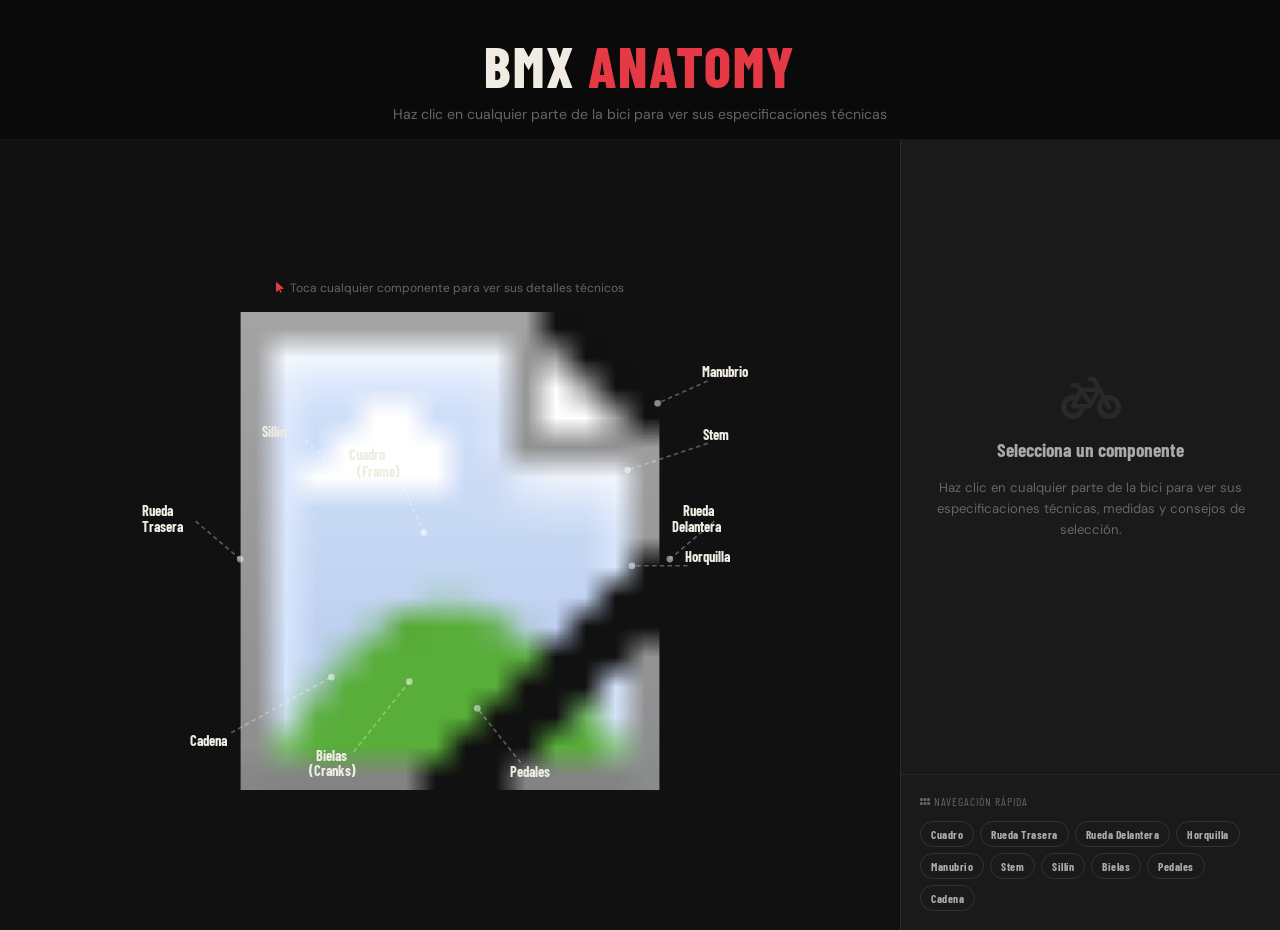
==== anatomia.html @ 98ee181b "Add files via upload" ====
<!DOCTYPE html>
<html lang="es">
<head>
  <meta charset="UTF-8">
  <meta name="viewport" content="width=device-width, initial-scale=1.0">
  <title>BMX.593 — Anatomía BMX</title>
  <link rel="preconnect" href="https://fonts.googleapis.com">
  <link rel="preconnect" href="https://fonts.gstatic.com" crossorigin>
  <link href="https://fonts.googleapis.com/css2?family=Barlow+Condensed:wght@400;600;700;800&family=DM+Sans:wght@400;500;600&display=swap" rel="stylesheet">
  <link rel="stylesheet" href="https://cdnjs.cloudflare.com/ajax/libs/font-awesome/6.5.0/css/all.min.css">
  <style>
    :root {
      --rojo:#e63946;--negro:#0a0a0a;--gris-900:#111;--gris-800:#1a1a1a;
      --gris-700:#242424;--gris-600:#333;--gris-400:#666;--gris-200:#aaa;
      --blanco:#f0ece4;--teal:#2ec4b6;--naranja:#f4a261;
      --font-display:'Barlow Condensed',sans-serif;--font-body:'DM Sans',sans-serif;
    }
    *{box-sizing:border-box;margin:0;padding:0;}
    body{background:var(--negro);color:var(--blanco);font-family:var(--font-body);min-height:100vh;}

    .anatomy-header{padding:2rem 2rem 1rem;text-align:center;border-bottom:1px solid rgba(255,255,255,0.06);}
    .anatomy-header h1{font-family:var(--font-display);font-size:clamp(2rem,5vw,3.5rem);font-weight:800;text-transform:uppercase;letter-spacing:2px;}
    .anatomy-header h1 span{color:var(--rojo);}
    .anatomy-header p{font-size:0.88rem;color:var(--gris-400);margin-top:6px;}

    .anatomy-layout{display:grid;grid-template-columns:1fr 380px;min-height:calc(100vh - 110px);}

    /* Diagrama */
    .diagrama-wrap{display:flex;align-items:center;justify-content:center;padding:2rem;background:var(--gris-900);}
    .svg-container{width:100%;max-width:620px;}
    .diagrama-hint{text-align:center;font-size:0.75rem;color:var(--gris-400);margin-bottom:1rem;display:flex;align-items:center;justify-content:center;gap:6px;}
    .diagrama-hint i{color:var(--rojo);}
    #bmx-svg{width:100%;height:auto;display:block;}

    /* Zonas clicables SVG */
    .zona-click{cursor:pointer;}
    .zona-click circle{fill:rgba(230,57,70,0);stroke:rgba(230,57,70,0);stroke-width:2.5;transition:fill 0.25s,stroke 0.25s;}
    .zona-click:hover circle,.zona-click.activo circle{fill:rgba(230,57,70,0.15);stroke:rgba(230,57,70,0.85);}

    /* Etiquetas SVG */
    .etiqueta-grupo text{font-family:var(--font-display);font-size:13px;font-weight:700;fill:var(--blanco);cursor:pointer;transition:fill 0.2s;}
    .etiqueta-grupo:hover text,.etiqueta-grupo.activo text{fill:var(--rojo);}
    .etiqueta-grupo line{stroke:rgba(255,255,255,0.3);stroke-width:1.5;stroke-dasharray:4 3;transition:stroke 0.2s;}
    .etiqueta-grupo:hover line,.etiqueta-grupo.activo line{stroke:var(--rojo);}
    .punto-etiqueta{fill:rgba(255,255,255,0.5);transition:fill 0.2s;}
    .etiqueta-grupo:hover .punto-etiqueta,.etiqueta-grupo.activo .punto-etiqueta{fill:var(--rojo);}

    /* Panel detalle */
    .detalle-panel{background:var(--gris-800);border-left:1px solid rgba(255,255,255,0.07);display:flex;flex-direction:column;overflow-y:auto;}
    .detalle-panel::-webkit-scrollbar{width:4px;}
    .detalle-panel::-webkit-scrollbar-thumb{background:var(--gris-600);border-radius:2px;}

    .detalle-vacio{flex:1;display:flex;flex-direction:column;align-items:center;justify-content:center;padding:2rem;text-align:center;color:var(--gris-400);gap:1rem;}
    .detalle-vacio i{font-size:3rem;opacity:0.2;}
    .detalle-vacio h3{font-family:var(--font-display);font-size:1.2rem;font-weight:700;color:var(--gris-200);}
    .detalle-vacio p{font-size:0.82rem;line-height:1.6;}

    #detalle-contenido{display:none;flex-direction:column;}
    #detalle-contenido.visible{display:flex;}

    .detalle-top{padding:1.5rem 1.5rem 1rem;border-bottom:1px solid rgba(255,255,255,0.06);}
    .detalle-badge{display:inline-flex;align-items:center;gap:6px;font-family:var(--font-display);font-size:0.68rem;font-weight:700;letter-spacing:1.5px;text-transform:uppercase;padding:3px 10px;border-radius:4px;background:var(--rojo);color:#fff;margin-bottom:10px;}
    .detalle-nombre{font-family:var(--font-display);font-size:1.8rem;font-weight:800;text-transform:uppercase;letter-spacing:1px;line-height:1;margin-bottom:6px;}
    .detalle-subtitulo{font-size:0.8rem;color:var(--gris-400);line-height:1.5;}

    .detalle-seccion{padding:1.2rem 1.5rem;border-bottom:1px solid rgba(255,255,255,0.05);}
    .seccion-titulo{font-family:var(--font-display);font-size:0.78rem;font-weight:700;letter-spacing:2px;text-transform:uppercase;color:var(--rojo);margin-bottom:0.75rem;display:flex;align-items:center;gap:6px;}
    .seccion-texto{font-size:0.82rem;color:var(--gris-200);line-height:1.7;}

    .medidas-tabla{width:100%;border-collapse:collapse;font-size:0.78rem;margin-top:0.5rem;}
    .medidas-tabla th{font-family:var(--font-display);font-size:0.68rem;font-weight:700;letter-spacing:1px;text-transform:uppercase;color:var(--gris-400);text-align:left;padding:6px 8px;border-bottom:1px solid var(--gris-700);}
    .medidas-tabla td{padding:7px 8px;color:var(--gris-200);border-bottom:1px solid rgba(255,255,255,0.04);}
    .medidas-tabla td:first-child{color:var(--blanco);font-weight:600;}
    .medidas-tabla tr:hover td{background:rgba(255,255,255,0.03);}

    .estilo-tags{display:flex;gap:6px;flex-wrap:wrap;margin-top:0.5rem;}
    .estilo-tag{font-family:var(--font-display);font-size:0.68rem;font-weight:700;letter-spacing:1px;padding:3px 9px;border-radius:4px;color:#fff;}

    .mantenimiento-box{background:rgba(46,196,182,0.08);border:1px solid rgba(46,196,182,0.2);border-radius:8px;padding:12px 14px;font-size:0.78rem;color:var(--gris-200);line-height:1.6;display:flex;gap:10px;align-items:flex-start;margin-top:0.5rem;}
    .mantenimiento-box i{color:var(--teal);font-size:0.9rem;margin-top:2px;flex-shrink:0;}

    .detalle-nav{padding:1rem 1.5rem;display:flex;justify-content:space-between;gap:8px;border-top:1px solid rgba(255,255,255,0.06);margin-top:auto;}
    .nav-btn{font-family:var(--font-display);font-size:0.75rem;font-weight:700;letter-spacing:1px;text-transform:uppercase;padding:8px 14px;border-radius:6px;border:1px solid var(--gris-600);background:transparent;color:var(--gris-200);cursor:pointer;transition:all 0.2s;display:flex;align-items:center;gap:6px;}
    .nav-btn:hover{border-color:var(--blanco);color:var(--blanco);}
    .nav-btn:disabled{opacity:0.3;cursor:not-allowed;}

    .componentes-lista{padding:1.2rem;border-top:1px solid rgba(255,255,255,0.06);}
    .componentes-lista p{font-size:0.72rem;color:var(--gris-400);letter-spacing:1px;text-transform:uppercase;margin-bottom:0.75rem;font-family:var(--font-display);}
    .comp-chips{display:flex;flex-wrap:wrap;gap:6px;}
    .comp-chip{font-family:var(--font-display);font-size:0.72rem;font-weight:700;letter-spacing:0.5px;padding:5px 10px;border-radius:20px;border:1px solid var(--gris-600);background:transparent;color:var(--gris-200);cursor:pointer;transition:all 0.2s;}
    .comp-chip:hover{border-color:var(--rojo);color:var(--blanco);}
    .comp-chip.activo{background:var(--rojo);border-color:var(--rojo);color:#fff;}

    @media(max-width:900px){
      .anatomy-layout{grid-template-columns:1fr;}
      .detalle-panel{border-left:none;border-top:1px solid rgba(255,255,255,0.07);max-height:60vh;}
    }
  </style>
</head>
<body>

<div class="anatomy-header">
  <h1>BMX <span>Anatomy</span></h1>
  <p>Haz clic en cualquier parte de la bici para ver sus especificaciones técnicas</p>
</div>

<div class="anatomy-layout">

  <!-- DIAGRAMA -->
  <div class="diagrama-wrap">
    <div class="svg-container">
      <div class="diagrama-hint">
        <i class="fa-solid fa-arrow-pointer"></i>
        Toca cualquier componente para ver sus detalles técnicos
      </div>

      <svg id="bmx-svg" viewBox="0 0 557 430" xmlns="http://www.w3.org/2000/svg">

        <!-- Imagen de fondo — sube bmx_bike.png a assets/img/ -->
        <image href="assets/img/bmx_bike.png" x="0" y="0" width="557" height="430"/>

        <!-- RUEDA TRASERA -->
        <g class="zona-click" id="zona-rueda-trasera" onclick="seleccionar('rueda-trasera')">
          <circle cx="115" cy="295" r="92"/>
        </g>
        <g class="etiqueta-grupo" id="label-rueda-trasera" onclick="seleccionar('rueda-trasera')">
          <line x1="50" y1="188" x2="90" y2="222"/>
          <circle class="punto-etiqueta" cx="90" cy="222" r="3"/>
          <text x="2" y="183">Rueda</text>
          <text x="2" y="198">Trasera</text>
        </g>

        <!-- RUEDA DELANTERA -->
        <g class="zona-click" id="zona-rueda-delantera" onclick="seleccionar('rueda-delantera')">
          <circle cx="438" cy="298" r="92"/>
        </g>
        <g class="etiqueta-grupo" id="label-rueda-delantera" onclick="seleccionar('rueda-delantera')">
          <line x1="516" y1="188" x2="476" y2="222"/>
          <circle class="punto-etiqueta" cx="476" cy="222" r="3"/>
          <text x="488" y="183">Rueda</text>
          <text x="478" y="198">Delantera</text>
        </g>

        <!-- CUADRO -->
        <g class="zona-click" id="zona-cuadro" onclick="seleccionar('cuadro')">
          <circle cx="268" cy="240" r="52"/>
        </g>
        <g class="etiqueta-grupo" id="label-cuadro" onclick="seleccionar('cuadro')">
          <line x1="228" y1="138" x2="255" y2="198"/>
          <circle class="punto-etiqueta" cx="255" cy="198" r="3"/>
          <text x="188" y="133">Cuadro</text>
          <text x="195" y="148">(Frame)</text>
        </g>

        <!-- HORQUILLA -->
        <g class="zona-click" id="zona-horquilla" onclick="seleccionar('horquilla')">
          <circle cx="408" cy="230" r="32"/>
        </g>
        <g class="etiqueta-grupo" id="label-horquilla" onclick="seleccionar('horquilla')">
          <line x1="492" y1="228" x2="442" y2="228"/>
          <circle class="punto-etiqueta" cx="442" cy="228" r="3"/>
          <text x="490" y="225">Horquilla</text>
        </g>

        <!-- MANUBRIO -->
        <g class="zona-click" id="zona-manubrio" onclick="seleccionar('manubrio')">
          <circle cx="432" cy="88" r="32"/>
        </g>
        <g class="etiqueta-grupo" id="label-manubrio" onclick="seleccionar('manubrio')">
          <line x1="510" y1="62" x2="465" y2="82"/>
          <circle class="punto-etiqueta" cx="465" cy="82" r="3"/>
          <text x="505" y="58">Manubrio</text>
        </g>

        <!-- STEM -->
        <g class="zona-click" id="zona-stem" onclick="seleccionar('stem')">
          <circle cx="418" cy="148" r="20"/>
        </g>
        <g class="etiqueta-grupo" id="label-stem" onclick="seleccionar('stem')">
          <line x1="510" y1="118" x2="438" y2="142"/>
          <circle class="punto-etiqueta" cx="438" cy="142" r="3"/>
          <text x="506" y="115">Stem</text>
        </g>

        <!-- SILLÍN -->
        <g class="zona-click" id="zona-sillin" onclick="seleccionar('sillin')">
          <circle cx="196" cy="160" r="26"/>
        </g>
        <g class="etiqueta-grupo" id="label-sillin" onclick="seleccionar('sillin')">
          <line x1="148" y1="115" x2="185" y2="148"/>
          <circle class="punto-etiqueta" cx="185" cy="148" r="3"/>
          <text x="110" y="112">Sillín</text>
        </g>

        <!-- BIELAS -->
        <g class="zona-click" id="zona-bielas" onclick="seleccionar('bielas')">
          <circle cx="252" cy="308" r="28"/>
        </g>
        <g class="etiqueta-grupo" id="label-bielas" onclick="seleccionar('bielas')">
          <line x1="192" y1="395" x2="242" y2="332"/>
          <circle class="punto-etiqueta" cx="242" cy="332" r="3"/>
          <text x="158" y="403">Bielas</text>
          <text x="152" y="417">(Cranks)</text>
        </g>

        <!-- PEDALES -->
        <g class="zona-click" id="zona-pedales" onclick="seleccionar('pedales')">
          <circle cx="293" cy="342" r="18"/>
        </g>
        <g class="etiqueta-grupo" id="label-pedales" onclick="seleccionar('pedales')">
          <line x1="342" y1="405" x2="303" y2="356"/>
          <circle class="punto-etiqueta" cx="303" cy="356" r="3"/>
          <text x="332" y="418">Pedales</text>
        </g>

        <!-- CADENA -->
        <g class="zona-click" id="zona-cadena" onclick="seleccionar('cadena')">
          <circle cx="183" cy="318" r="18"/>
        </g>
        <g class="etiqueta-grupo" id="label-cadena" onclick="seleccionar('cadena')">
          <line x1="82" y1="378" x2="172" y2="328"/>
          <circle class="punto-etiqueta" cx="172" cy="328" r="3"/>
          <text x="45" y="390">Cadena</text>
        </g>

      </svg>
    </div>
  </div>

  <!-- PANEL DETALLE -->
  <aside class="detalle-panel" id="detalle-panel">

    <div class="detalle-vacio" id="detalle-vacio">
      <i class="fa-solid fa-bicycle"></i>
      <h3>Selecciona un componente</h3>
      <p>Haz clic en cualquier parte de la bici para ver sus especificaciones técnicas, medidas y consejos de selección.</p>
    </div>

    <div id="detalle-contenido">
      <div class="detalle-top">
        <div class="detalle-badge"><i class="fa-solid fa-wrench"></i><span id="det-categoria">—</span></div>
        <h2 class="detalle-nombre" id="det-nombre">—</h2>
        <p class="detalle-subtitulo" id="det-subtitulo">—</p>
      </div>
      <div class="detalle-seccion">
        <div class="seccion-titulo"><i class="fa-solid fa-circle-info"></i> Descripción</div>
        <p class="seccion-texto" id="det-descripcion">—</p>
      </div>
      <div class="detalle-seccion">
        <div class="seccion-titulo"><i class="fa-solid fa-ruler"></i> Medidas clave</div>
        <table class="medidas-tabla">
          <thead><tr><th>Medida</th><th>Rango típico</th><th>Efecto</th></tr></thead>
          <tbody id="det-medidas"></tbody>
        </table>
      </div>
      <div class="detalle-seccion">
        <div class="seccion-titulo"><i class="fa-solid fa-tag"></i> Estilo de riding</div>
        <p class="seccion-texto" id="det-estilos-texto">—</p>
        <div class="estilo-tags" id="det-estilos-tags"></div>
      </div>
      <div class="detalle-seccion">
        <div class="seccion-titulo"><i class="fa-solid fa-screwdriver-wrench"></i> Mantenimiento</div>
        <div class="mantenimiento-box">
          <i class="fa-solid fa-lightbulb"></i>
          <span id="det-mantenimiento">—</span>
        </div>
      </div>
      <div class="detalle-nav">
        <button class="nav-btn" id="btn-anterior" onclick="navegarComponente(-1)">
          <i class="fa-solid fa-arrow-left"></i> Anterior
        </button>
        <button class="nav-btn" id="btn-siguiente" onclick="navegarComponente(1)">
          Siguiente <i class="fa-solid fa-arrow-right"></i>
        </button>
      </div>
    </div>

    <div class="componentes-lista">
      <p><i class="fa-solid fa-grip"></i> Navegación rápida</p>
      <div class="comp-chips" id="comp-chips"></div>
    </div>

  </aside>
</div>

<script>
const COMPONENTES = [
  {
    id:"cuadro",nombre:"Cuadro",nombreEn:"Frame",categoria:"Estructura principal",
    subtitulo:"El corazón de la BMX. Define el tamaño, estilo de riding y compatibilidad con todas las demás piezas.",
    descripcion:"El cuadro es la pieza más importante de una BMX. Determina cómo se siente y maneja la bici. Está fabricado principalmente en acero cromoly 4130 (el mejor) o acero Hi-Ten (más económico). La geometría del cuadro — especialmente el toptube — es la medida más crítica para elegir el tamaño correcto según la altura del rider.",
    medidas:[
      {medida:"Toptube",rango:'20\" – 21.25\"',efecto:'+ largo = más estable'},
      {medida:"Chainstay",rango:'12.5\" – 14\"',efecto:'+ corto = más ágil'},
      {medida:"Headtube angle",rango:'74° – 76.25°',efecto:'+ grados = más reactivo'},
      {medida:"BB Height",rango:'11.5\" – 11.8\"',efecto:'+ alto = más clearance'},
      {medida:"Standover",rango:'7\" – 10\"',efecto:'Preferencia personal'},
    ],
    estiloTexto:"El toptube varía según estilo de riding:",
    estilos:[{label:"Street",color:"#f4a261"},{label:"Park",color:"#e63946"},{label:"Dirt",color:"#2ec4b6"},{label:"Flatland",color:"#a8dadc"}],
    mantenimiento:"Revisa periódicamente las soldaduras buscando microfisuras, especialmente en las uniones del toptube con el headtube y el seattube. Limpia el cuadro después de sesiones en lluvia o tierra para evitar oxidación.",
  },
  {
    id:"rueda-trasera",nombre:"Rueda Trasera",nombreEn:"Rear Wheel",categoria:"Sistema de rodaje",
    subtitulo:"Incluye hub, rim, radios y neumático. El hub define si usas cassette o freecoaster.",
    descripcion:"La rueda trasera incluye el hub trasero (cassette o freecoaster), el rim de aluminio, los radios de acero y el neumático. El hub determina si la rueda puede rodar hacia atrás sin que las bielas giren (freecoaster) o no (cassette). La mayoría de riders usan cassette por su menor mantenimiento.",
    medidas:[
      {medida:"Diámetro",rango:'20\" (estándar)',efecto:'Tamaño fijo BMX freestyle'},
      {medida:"Ancho rim",rango:'30 – 42mm',efecto:'+ ancho = más fuerte'},
      {medida:"Radios",rango:'36 radios',efecto:'Estándar industria'},
      {medida:"Eje trasero",rango:'14mm (estándar)',efecto:'Compatibilidad dropouts'},
    ],
    estiloTexto:"El tipo de hub varía según el estilo:",
    estilos:[{label:"Cassette (Street/Park)",color:"#e63946"},{label:"Freecoaster (Street)",color:"#f4a261"}],
    mantenimiento:"Revisa la tensión de los radios regularmente. Ajusta los rodamientos del hub si sientes juego lateral. Reemplaza el neumático cuando la banda de rodadura está lisa.",
  },
  {
    id:"rueda-delantera",nombre:"Rueda Delantera",nombreEn:"Front Wheel",categoria:"Sistema de rodaje",
    subtitulo:"Más simple que la trasera — no tiene tracción. Se enfoca en resistencia y ligereza.",
    descripcion:"La rueda delantera es estructuralmente similar a la trasera pero sin mecanismo de tracción. El hub delantero puede ser sólido (bolt-on) o con eje hueco. Algunos riders instalan un rotor para el freno delantero en sistemas de giro completo (detangler).",
    medidas:[
      {medida:"Diámetro",rango:'20\" (estándar)',efecto:'Tamaño fijo BMX freestyle'},
      {medida:"Ancho rim",rango:'30 – 42mm',efecto:'+ ancho = más fuerte'},
      {medida:"Eje delantero",rango:'10mm estándar',efecto:'Compatibilidad horquilla'},
      {medida:"Radios",rango:'36 radios',efecto:'Estándar industria'},
    ],
    estiloTexto:"Consideraciones por estilo:",
    estilos:[{label:"Street",color:"#f4a261"},{label:"Park",color:"#e63946"},{label:"Dirt",color:"#2ec4b6"}],
    mantenimiento:"Verifica el estado de los rodamientos del hub. Revisa que los radios estén bien tensados y la rueda no esté «ocho». Inspecciona el neumático antes de cada sesión.",
  },
  {
    id:"horquilla",nombre:"Horquilla",nombreEn:"Fork",categoria:"Dirección",
    subtitulo:"Conecta la rueda delantera con el headtube. Afecta directamente la dirección y el feel del front-end.",
    descripcion:"La horquilla soporta el impacto de la rueda delantera y define el comportamiento de la dirección. Las mejores son de acero cromoly 4130 con soldaduras reforzadas. El offset (desplazamiento) afecta directamente el trail y la estabilidad.",
    medidas:[
      {medida:"Offset",rango:'28 – 35mm',efecto:'+ offset = más estable'},
      {medida:"Steerer tube",rango:'1\" o 1-1/8\"',efecto:'Compatibilidad headset'},
      {medida:"Longitud legs",rango:'355 – 375mm',efecto:'Clearance del neumático'},
      {medida:"Dropout gap",rango:'100mm (estándar)',efecto:'Compatibilidad eje'},
    ],
    estiloTexto:"Elección de offset según estilo:",
    estilos:[{label:"Street (menor offset)",color:"#f4a261"},{label:"Park (offset medio)",color:"#e63946"},{label:"Race (mayor offset)",color:"#2ec4b6"}],
    mantenimiento:"Inspecciona las soldaduras en los dropouts y en la corona. Si recibe impactos laterales fuertes, verifica que no esté doblada. Una horquilla doblada es peligrosa y debe reemplazarse.",
  },
  {
    id:"manubrio",nombre:"Manubrio",nombreEn:"Handlebar",categoria:"Control",
    subtitulo:"Define la postura del rider y el control de la bici. Segunda medida más importante después del toptube.",
    descripcion:"Los manubrios de BMX son una sola pieza de tubo doblado. Se miden por altura (rise) y ancho. Un manubrio más alto da una postura más erguida, ideal para street. Uno más bajo y angosto es preferido para park y flatland.",
    medidas:[
      {medida:"Rise (altura)",rango:'7\" – 10.5\"',efecto:'+ rise = postura más alta'},
      {medida:"Width (ancho)",rango:'26\" – 30\"',efecto:'+ ancho = más control'},
      {medida:"Upsweep",rango:'0° – 5°',efecto:'Ángulo hacia arriba'},
      {medida:"Backsweep",rango:'8° – 13°',efecto:'Ángulo hacia atrás'},
      {medida:"Clamp diameter",rango:'22.2mm ó 25.4mm',efecto:'Compatibilidad stem'},
    ],
    estiloTexto:"Rise recomendado según estilo:",
    estilos:[{label:'Street 8.5\"-10\"',color:"#f4a261"},{label:'Park 7.5\"-9\"',color:"#e63946"},{label:'Flatland 7\"-8\"',color:"#2ec4b6"}],
    mantenimiento:"Verifica que el manubrio no tenga grietas en los dobleces. Asegúrate de que el stem esté bien apretado para evitar que el manubrio gire bajo carga.",
  },
  {
    id:"stem",nombre:"Stem",nombreEn:"Stem",categoria:"Dirección",
    subtitulo:"Conecta el manubrio con el steerer tube de la horquilla. Afina la posición del manubrio.",
    descripcion:"El stem de BMX puede ser top-load (manubrio encima) o front-load (manubrio al frente). El top-load eleva el manubrio, ideal para riders más altos. El front-load baja el manubrio. La longitud afecta el reach (distancia al manubrio).",
    medidas:[
      {medida:"Longitud",rango:'48 – 55mm',efecto:'+ largo = manubrio más adelante'},
      {medida:"Rise (top-load)",rango:'0 – 30mm',efecto:'Eleva el manubrio'},
      {medida:"Clamp (barra)",rango:'22.2mm ó 25.4mm',efecto:'Compatibilidad manubrio'},
      {medida:"Steerer clamp",rango:'22.2mm ó 1-1/8\"',efecto:'Compatibilidad horquilla'},
    ],
    estiloTexto:"Tipo de stem según preferencia:",
    estilos:[{label:"Top-load (más popular)",color:"#e63946"},{label:"Front-load (clásico)",color:"#f4a261"}],
    mantenimiento:"Aprieta los tornillos con el torque correcto (8-10 Nm). Un stem flojo puede hacer que el manubrio gire durante un truco. Inspecciona el stem después de caídas fuertes.",
  },
  {
    id:"sillin",nombre:"Sillín",nombreEn:"Seat",categoria:"Contacto",
    subtitulo:"En BMX freestyle el sillín es más estético que funcional — se usa en trucos como el seat grab.",
    descripcion:"El sillín de BMX freestyle es delgado y bajo. Va unido al seat post (tija), cuyo diámetro debe coincidir con el seattube del cuadro. El seat post clamp fija la altura.",
    medidas:[
      {medida:"Seat post diam.",rango:'25.4mm ó 27.2mm',efecto:'Compatibilidad cuadro'},
      {medida:"Seat post length",rango:'200 – 350mm',efecto:'Altura ajustable'},
      {medida:"Clamp diam.",rango:'28.6mm – 35mm',efecto:'Compatibilidad seattube'},
    ],
    estiloTexto:"Preferencia por estilo:",
    estilos:[{label:"Fat seat (Street)",color:"#f4a261"},{label:"Slim seat (Park/Flat)",color:"#e63946"}],
    mantenimiento:"Asegúrate de que el seat post clamp esté bien apretado. Aplica grasa en el interior del seattube para evitar que el seat post se oxide y quede atascado.",
  },
  {
    id:"bielas",nombre:"Bielas",nombreEn:"Cranks",categoria:"Transmisión",
    subtitulo:"Transmiten la potencia del rider a la rueda trasera. Junto con el bottom bracket son el eje de la transmisión.",
    descripcion:"Las bielas de BMX pueden ser de 3 piezas (las mejores, con eje separado) o de 1 pieza (antiguas, más pesadas). Las de 3 piezas permiten elegir el bottom bracket por separado y son más fáciles de mantener.",
    medidas:[
      {medida:"Longitud biela",rango:'165 – 175mm',efecto:'+ largo = más torque'},
      {medida:"Spindle diam.",rango:'19mm ó 22mm (Mid)',efecto:'Compatibilidad BB'},
      {medida:"Bolt circle diam.",rango:'104mm (estándar)',efecto:'Compatibilidad plato'},
    ],
    estiloTexto:"Configuración según estilo:",
    estilos:[{label:"3 piezas (recomendado)",color:"#2ec4b6"},{label:"1 pieza (legacy)",color:"#666"}],
    mantenimiento:"Verifica que los pernos de los pedales estén bien apretados (pedal izquierdo = rosca inversa). Revisa el juego lateral del bottom bracket — si hay movimiento, ajusta o reemplaza los rodamientos.",
  },
  {
    id:"pedales",nombre:"Pedales",nombreEn:"Pedals",categoria:"Contacto",
    subtitulo:"El punto de contacto entre el pie y la bici. En BMX se usan pedales planos (platform) casi exclusivamente.",
    descripcion:"Los pedales de BMX freestyle son planos (platform) con pins para maximizar el agarre. Los hay de plástico (más económicos, más livianos) y de aluminio o magnesio (más resistentes). Recuerda: el pedal izquierdo tiene rosca inversa.",
    medidas:[
      {medida:"Rosca spindle",rango:'9/16\" (estándar)',efecto:'Universal en BMX'},
      {medida:"Tamaño plataforma",rango:'100 – 115mm ancho',efecto:'Más grande = más grip'},
      {medida:"Espesor",rango:'15 – 22mm',efecto:'Más delgado = menos golpes'},
    ],
    estiloTexto:"Material según preferencia:",
    estilos:[{label:"Plástico (precio/peso)",color:"#f4a261"},{label:"Aluminio (durabilidad)",color:"#e63946"},{label:"Magnesio (premium)",color:"#2ec4b6"}],
    mantenimiento:"Pedal IZQUIERDO tiene rosca INVERSA (se aprieta al revés). Aplica grasa en el spindle antes de instalar. Reemplaza los pins cuando estén desgastados.",
  },
  {
    id:"cadena",nombre:"Cadena",nombreEn:"Chain",categoria:"Transmisión",
    subtitulo:"Transmite la potencia de las bielas al hub trasero. En BMX se usan cadenas 1/8\" de eslabón simple.",
    descripcion:"La cadena de BMX es de paso 1/2\" × 1/8\" (más gruesa que las de ruta). Las cadenas BMX premium son más resistentes a la rotura. La tensión correcta es crítica — ni muy tensa (daña hub y BB) ni muy floja (se puede salir).",
    medidas:[
      {medida:"Paso",rango:'1/2\" × 1/8\"',efecto:'Estándar BMX freestyle'},
      {medida:"Links (eslabones)",rango:'96 – 112 links',efecto:'Se corta al largo necesario'},
      {medida:"Tensión",rango:'6 – 10mm de juego',efecto:'Ni muy tensa ni floja'},
    ],
    estiloTexto:"Consideraciones:",
    estilos:[{label:"Cadena estándar",color:"#666"},{label:"Cadena reforzada (recomendada)",color:"#e63946"},{label:"Cadena de color",color:"#f4a261"}],
    mantenimiento:"Lubrica la cadena regularmente. Revisa la tensión antes de cada sesión. Una cadena estirada debe reemplazarse — puede saltarse del plato en el peor momento.",
  },
];

const ORDEN = COMPONENTES.map(c => c.id);
let componenteActual = null;

function initChips() {
  const chips = document.getElementById("comp-chips");
  COMPONENTES.forEach(c => {
    const btn = document.createElement("button");
    btn.className = "comp-chip";
    btn.dataset.id = c.id;
    btn.textContent = c.nombre;
    btn.onclick = () => seleccionar(c.id);
    chips.appendChild(btn);
  });
}

function seleccionar(id) {
  const comp = COMPONENTES.find(c => c.id === id);
  if (!comp) return;
  componenteActual = id;

  document.querySelectorAll(".zona-click, .etiqueta-grupo, .comp-chip").forEach(el => el.classList.remove("activo"));

  const zona  = document.getElementById("zona-" + id);
  const label = document.getElementById("label-" + id);
  if (zona)  zona.classList.add("activo");
  if (label) label.classList.add("activo");

  const chip = document.querySelector(`.comp-chip[data-id="${id}"]`);
  if (chip) chip.classList.add("activo");

  document.getElementById("detalle-vacio").style.display = "none";
  const contenido = document.getElementById("detalle-contenido");
  contenido.classList.add("visible");

  document.getElementById("det-categoria").textContent  = comp.categoria;
  document.getElementById("det-nombre").textContent     = comp.nombre;
  document.getElementById("det-subtitulo").textContent  = comp.subtitulo;
  document.getElementById("det-descripcion").textContent = comp.descripcion;

  document.getElementById("det-medidas").innerHTML = comp.medidas.map(m =>
    `<tr><td>${m.medida}</td><td>${m.rango}</td><td>${m.efecto}</td></tr>`
  ).join("");

  document.getElementById("det-estilos-texto").textContent = comp.estiloTexto;
  document.getElementById("det-estilos-tags").innerHTML = comp.estilos.map(e =>
    `<span class="estilo-tag" style="background:${e.color}">${e.label}</span>`
  ).join("");

  document.getElementById("det-mantenimiento").textContent = comp.mantenimiento;

  const idx = ORDEN.indexOf(id);
  document.getElementById("btn-anterior").disabled  = idx === 0;
  document.getElementById("btn-siguiente").disabled = idx === ORDEN.length - 1;

  if (window.innerWidth <= 900) {
    document.getElementById("detalle-panel").scrollIntoView({ behavior: "smooth", block: "start" });
  }
}

function navegarComponente(dir) {
  const idx = ORDEN.indexOf(componenteActual);
  const nuevo = idx + dir;
  if (nuevo >= 0 && nuevo < ORDEN.length) seleccionar(ORDEN[nuevo]);
}

document.addEventListener("DOMContentLoaded", initChips);
</script>
</body>
</html>
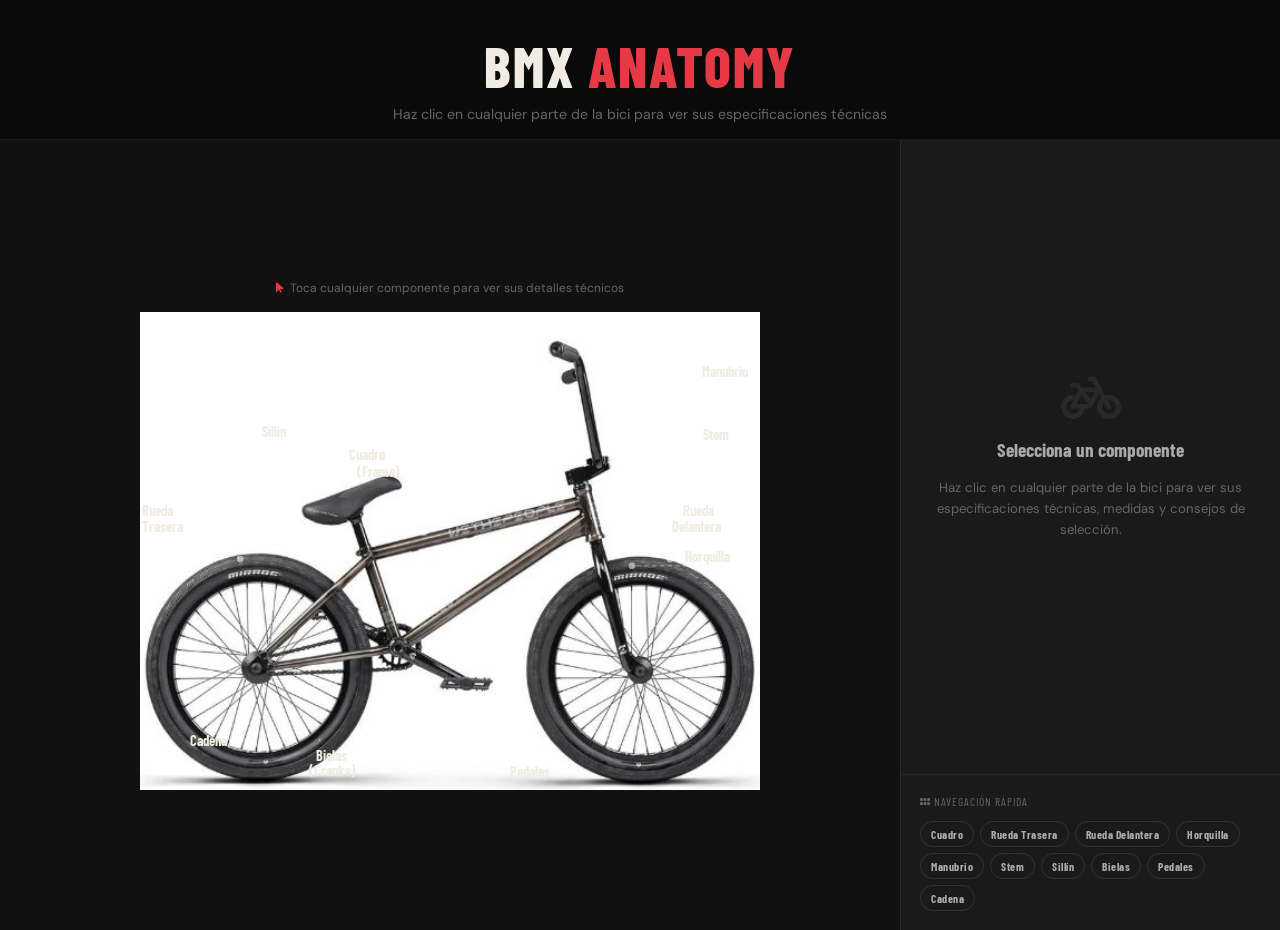
==== commit 59ea684a: "Add riding style measurements section and logic Added a new section for riding style measurements an" ====
--- a/anatomia.html
+++ b/anatomia.html
@@ -253,6 +253,15 @@
           <tbody id="det-medidas"></tbody>
         </table>
       </div>
+      <div class="detalle-seccion" id="seccion-tabla-estilos" style="display:none">
+        <div class="seccion-titulo"><i class="fa-solid fa-table"></i> Medidas por estilo de riding</div>
+        <div style="overflow-x:auto">
+          <table class="medidas-tabla" id="det-tabla-estilos">
+            <thead><tr id="det-tabla-headers"></tr></thead>
+            <tbody id="det-tabla-body"></tbody>
+          </table>
+        </div>
+      </div>
       <div class="detalle-seccion">
         <div class="seccion-titulo"><i class="fa-solid fa-tag"></i> Estilo de riding</div>
         <p class="seccion-texto" id="det-estilos-texto">—</p>
@@ -296,6 +305,14 @@
       {medida:"BB Height",rango:'11.5\" – 11.8\"',efecto:'+ alto = más clearance'},
       {medida:"Standover",rango:'7\" – 10\"',efecto:'Preferencia personal'},
     ],
+    tablaEstilos:{
+      headers:["Medida","Street","Park","Dirt","Racing"],
+      filas:[
+        ["Toptube",    '20.5–21"',   '20–20.75"',  '20.5–21"',  '20–20.5"'],
+        ["Chainstay",  '12.5–13"',   '13–13.5"',   '13–13.5"',  '13.5–14"'],
+        ["BB Height",  '11.6–11.8"', '11.5–11.7"', '11.6"',     '11.5"'],
+      ]
+    },
     estiloTexto:"El toptube varía según estilo de riding:",
     estilos:[{label:"Street",color:"#f4a261"},{label:"Park",color:"#e63946"},{label:"Dirt",color:"#2ec4b6"},{label:"Flatland",color:"#a8dadc"}],
     mantenimiento:"Revisa periódicamente las soldaduras buscando microfisuras, especialmente en las uniones del toptube con el headtube y el seattube. Limpia el cuadro después de sesiones en lluvia o tierra para evitar oxidación.",
@@ -468,6 +485,25 @@
     `<tr><td>${m.medida}</td><td>${m.rango}</td><td>${m.efecto}</td></tr>`
   ).join("");
 
+  // Tabla por estilo de riding (solo para componentes que la tienen)
+  const seccionTabla = document.getElementById("seccion-tabla-estilos");
+  if (comp.tablaEstilos) {
+    const colores = { Street:"#f4a261", Park:"#e63946", Dirt:"#2ec4b6", Racing:"#a8dadc" };
+    document.getElementById("det-tabla-headers").innerHTML =
+      comp.tablaEstilos.headers.map((h, i) =>
+        i === 0
+          ? `<th>${h}</th>`
+          : `<th style="color:${colores[h] || 'var(--gris-200)'}">${h}</th>`
+      ).join("");
+    document.getElementById("det-tabla-body").innerHTML =
+      comp.tablaEstilos.filas.map(fila =>
+        `<tr>${fila.map((celda, i) => `<td>${celda}</td>`).join("")}</tr>`
+      ).join("");
+    seccionTabla.style.display = "block";
+  } else {
+    seccionTabla.style.display = "none";
+  }
+
   document.getElementById("det-estilos-texto").textContent = comp.estiloTexto;
   document.getElementById("det-estilos-tags").innerHTML = comp.estilos.map(e =>
     `<span class="estilo-tag" style="background:${e.color}">${e.label}</span>`
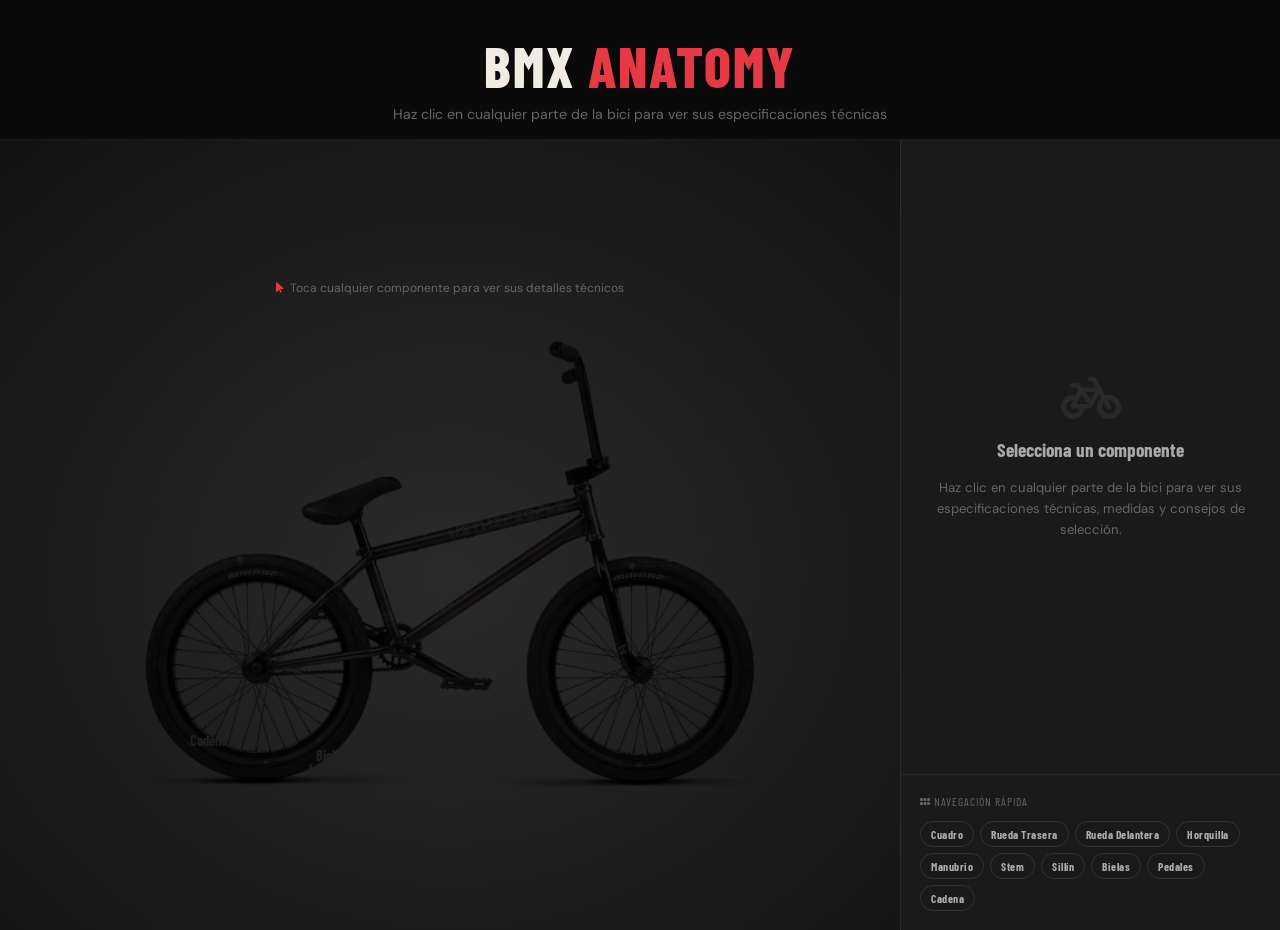
==== commit ba848846: "Enhance diagrama-wrap styling and update bmx-svg" ====
--- a/anatomia.html
+++ b/anatomia.html
@@ -26,11 +26,14 @@
     .anatomy-layout{display:grid;grid-template-columns:1fr 380px;min-height:calc(100vh - 110px);}
 
     /* Diagrama */
-    .diagrama-wrap{display:flex;align-items:center;justify-content:center;padding:2rem;background:var(--gris-900);}
+    .diagrama-wrap{
+      display:flex;align-items:center;justify-content:center;padding:2rem;
+      background: radial-gradient(ellipse 80% 80% at 50% 55%, #2a2a2a 0%, #111111 100%);
+    }
     .svg-container{width:100%;max-width:620px;}
     .diagrama-hint{text-align:center;font-size:0.75rem;color:var(--gris-400);margin-bottom:1rem;display:flex;align-items:center;justify-content:center;gap:6px;}
     .diagrama-hint i{color:var(--rojo);}
-    #bmx-svg{width:100%;height:auto;display:block;}
+    #bmx-svg{width:100%;height:auto;display:block;mix-blend-mode:multiply;filter:contrast(1.05) saturate(1.1);}
 
     /* Zonas clicables SVG */
     .zona-click{cursor:pointer;}
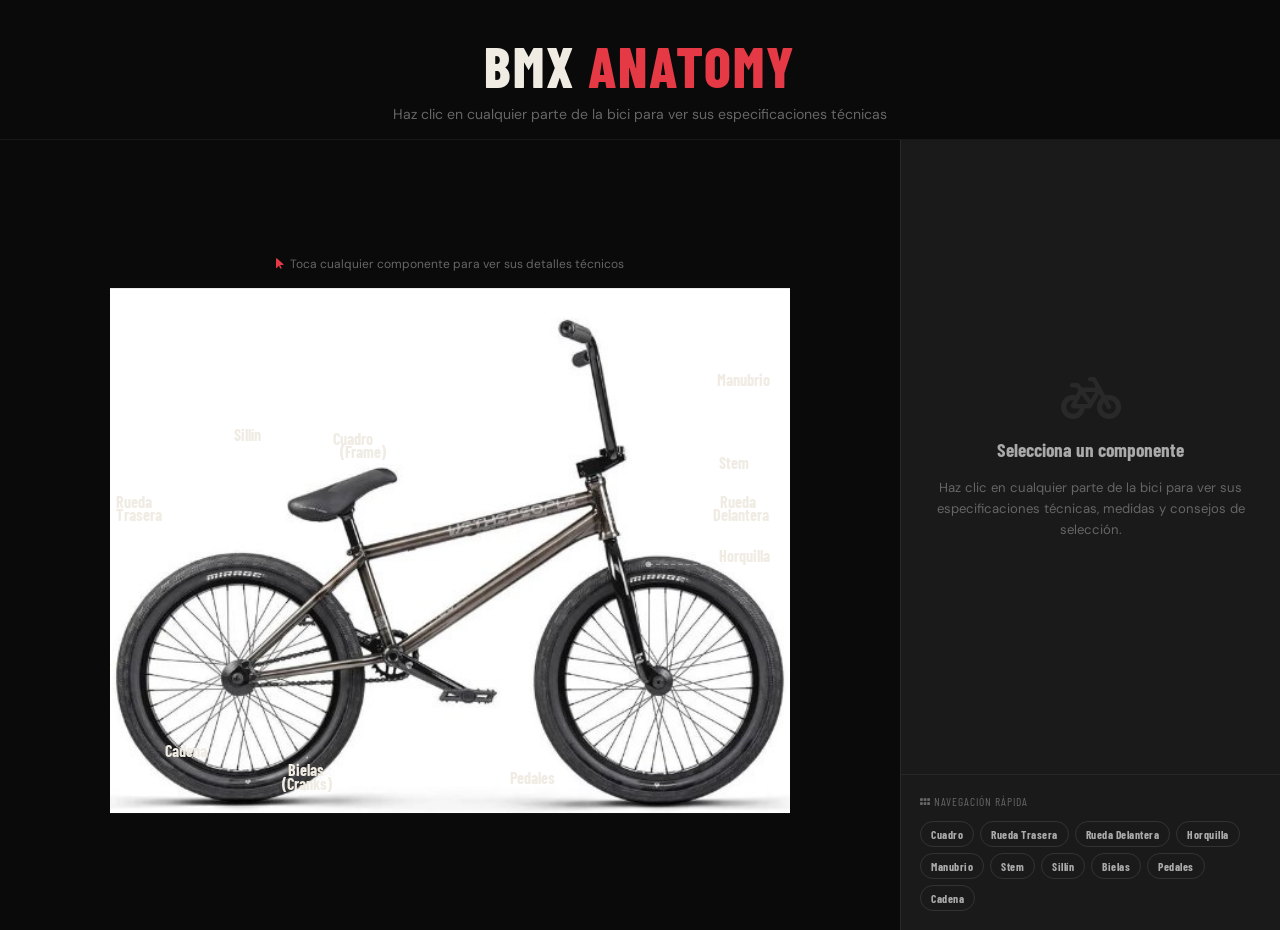
==== commit 2bbebaf4: "Update SVG dimensions and styling in anatomia.html" ====
--- a/anatomia.html
+++ b/anatomia.html
@@ -28,12 +28,12 @@
     /* Diagrama */
     .diagrama-wrap{
       display:flex;align-items:center;justify-content:center;padding:2rem;
-      background: radial-gradient(ellipse 80% 80% at 50% 55%, #2a2a2a 0%, #111111 100%);
+      background:var(--negro);
     }
-    .svg-container{width:100%;max-width:620px;}
+    .svg-container{width:100%;max-width:680px;}
     .diagrama-hint{text-align:center;font-size:0.75rem;color:var(--gris-400);margin-bottom:1rem;display:flex;align-items:center;justify-content:center;gap:6px;}
     .diagrama-hint i{color:var(--rojo);}
-    #bmx-svg{width:100%;height:auto;display:block;mix-blend-mode:multiply;filter:contrast(1.05) saturate(1.1);}
+    #bmx-svg{width:100%;height:auto;display:block;}
 
     /* Zonas clicables SVG */
     .zona-click{cursor:pointer;}
@@ -41,9 +41,9 @@
     .zona-click:hover circle,.zona-click.activo circle{fill:rgba(230,57,70,0.15);stroke:rgba(230,57,70,0.85);}
 
     /* Etiquetas SVG */
-    .etiqueta-grupo text{font-family:var(--font-display);font-size:13px;font-weight:700;fill:var(--blanco);cursor:pointer;transition:fill 0.2s;}
+    .etiqueta-grupo text{font-family:var(--font-display);font-size:28px;font-weight:700;fill:var(--blanco);cursor:pointer;transition:fill 0.2s;}
     .etiqueta-grupo:hover text,.etiqueta-grupo.activo text{fill:var(--rojo);}
-    .etiqueta-grupo line{stroke:rgba(255,255,255,0.3);stroke-width:1.5;stroke-dasharray:4 3;transition:stroke 0.2s;}
+    .etiqueta-grupo line{stroke:rgba(255,255,255,0.35);stroke-width:2.5;stroke-dasharray:8 5;transition:stroke 0.2s;}
     .etiqueta-grupo:hover line,.etiqueta-grupo.activo line{stroke:var(--rojo);}
     .punto-etiqueta{fill:rgba(255,255,255,0.5);transition:fill 0.2s;}
     .etiqueta-grupo:hover .punto-etiqueta,.etiqueta-grupo.activo .punto-etiqueta{fill:var(--rojo);}
@@ -117,113 +117,113 @@
         Toca cualquier componente para ver sus detalles técnicos
       </div>
 
-      <svg id="bmx-svg" viewBox="0 0 557 430" xmlns="http://www.w3.org/2000/svg">
+      <svg id="bmx-svg" viewBox="0 0 1181 912" xmlns="http://www.w3.org/2000/svg">
 
         <!-- Imagen de fondo — sube bmx_bike.png a assets/img/ -->
-        <image href="assets/img/bmx_bike.png" x="0" y="0" width="557" height="430"/>
+        <image href="assets/img/bmx_bike.png" x="0" y="0" width="1181" height="912"/>
 
         <!-- RUEDA TRASERA -->
         <g class="zona-click" id="zona-rueda-trasera" onclick="seleccionar('rueda-trasera')">
-          <circle cx="115" cy="295" r="92"/>
+          <circle cx="243" cy="615" r="192"/>
         </g>
         <g class="etiqueta-grupo" id="label-rueda-trasera" onclick="seleccionar('rueda-trasera')">
-          <line x1="50" y1="188" x2="90" y2="222"/>
-          <circle class="punto-etiqueta" cx="90" cy="222" r="3"/>
-          <text x="2" y="183">Rueda</text>
-          <text x="2" y="198">Trasera</text>
+          <line x1="95" y1="390" x2="145" y2="450"/>
+          <circle class="punto-etiqueta" cx="145" cy="450" r="5"/>
+          <text x="10" y="382">Rueda</text>
+          <text x="10" y="405">Trasera</text>
         </g>
 
         <!-- RUEDA DELANTERA -->
         <g class="zona-click" id="zona-rueda-delantera" onclick="seleccionar('rueda-delantera')">
-          <circle cx="438" cy="298" r="92"/>
+          <circle cx="928" cy="620" r="192"/>
         </g>
         <g class="etiqueta-grupo" id="label-rueda-delantera" onclick="seleccionar('rueda-delantera')">
-          <line x1="516" y1="188" x2="476" y2="222"/>
-          <circle class="punto-etiqueta" cx="476" cy="222" r="3"/>
-          <text x="488" y="183">Rueda</text>
-          <text x="478" y="198">Delantera</text>
+          <line x1="1100" y1="390" x2="1042" y2="450"/>
+          <circle class="punto-etiqueta" cx="1042" cy="450" r="5"/>
+          <text x="1060" y="382">Rueda</text>
+          <text x="1048" y="405">Delantera</text>
         </g>
 
         <!-- CUADRO -->
         <g class="zona-click" id="zona-cuadro" onclick="seleccionar('cuadro')">
-          <circle cx="268" cy="240" r="52"/>
+          <circle cx="575" cy="490" r="108"/>
         </g>
         <g class="etiqueta-grupo" id="label-cuadro" onclick="seleccionar('cuadro')">
-          <line x1="228" y1="138" x2="255" y2="198"/>
-          <circle class="punto-etiqueta" cx="255" cy="198" r="3"/>
-          <text x="188" y="133">Cuadro</text>
-          <text x="195" y="148">(Frame)</text>
+          <line x1="480" y1="285" x2="540" y2="400"/>
+          <circle class="punto-etiqueta" cx="540" cy="400" r="5"/>
+          <text x="388" y="272">Cuadro</text>
+          <text x="400" y="295">(Frame)</text>
         </g>
 
         <!-- HORQUILLA -->
         <g class="zona-click" id="zona-horquilla" onclick="seleccionar('horquilla')">
-          <circle cx="408" cy="230" r="32"/>
+          <circle cx="868" cy="475" r="65"/>
         </g>
         <g class="etiqueta-grupo" id="label-horquilla" onclick="seleccionar('horquilla')">
-          <line x1="492" y1="228" x2="442" y2="228"/>
-          <circle class="punto-etiqueta" cx="442" cy="228" r="3"/>
-          <text x="490" y="225">Horquilla</text>
+          <line x1="1060" y1="480" x2="935" y2="480"/>
+          <circle class="punto-etiqueta" cx="935" cy="480" r="5"/>
+          <text x="1058" y="476">Horquilla</text>
         </g>
 
         <!-- MANUBRIO -->
         <g class="zona-click" id="zona-manubrio" onclick="seleccionar('manubrio')">
-          <circle cx="432" cy="88" r="32"/>
+          <circle cx="905" cy="210" r="65"/>
         </g>
         <g class="etiqueta-grupo" id="label-manubrio" onclick="seleccionar('manubrio')">
-          <line x1="510" y1="62" x2="465" y2="82"/>
-          <circle class="punto-etiqueta" cx="465" cy="82" r="3"/>
-          <text x="505" y="58">Manubrio</text>
+          <line x1="1060" y1="175" x2="972" y2="198"/>
+          <circle class="punto-etiqueta" cx="972" cy="198" r="5"/>
+          <text x="1055" y="170">Manubrio</text>
         </g>
 
         <!-- STEM -->
         <g class="zona-click" id="zona-stem" onclick="seleccionar('stem')">
-          <circle cx="418" cy="148" r="20"/>
+          <circle cx="878" cy="312" r="40"/>
         </g>
         <g class="etiqueta-grupo" id="label-stem" onclick="seleccionar('stem')">
-          <line x1="510" y1="118" x2="438" y2="142"/>
-          <circle class="punto-etiqueta" cx="438" cy="142" r="3"/>
-          <text x="506" y="115">Stem</text>
+          <line x1="1060" y1="318" x2="920" y2="318"/>
+          <circle class="punto-etiqueta" cx="920" cy="318" r="5"/>
+          <text x="1058" y="314">Stem</text>
         </g>
 
         <!-- SILLÍN -->
         <g class="zona-click" id="zona-sillin" onclick="seleccionar('sillin')">
-          <circle cx="196" cy="160" r="26"/>
+          <circle cx="408" cy="348" r="52"/>
         </g>
         <g class="etiqueta-grupo" id="label-sillin" onclick="seleccionar('sillin')">
-          <line x1="148" y1="115" x2="185" y2="148"/>
-          <circle class="punto-etiqueta" cx="185" cy="148" r="3"/>
-          <text x="110" y="112">Sillín</text>
+          <line x1="280" y1="272" x2="375" y2="322"/>
+          <circle class="punto-etiqueta" cx="375" cy="322" r="5"/>
+          <text x="215" y="265">Sillín</text>
         </g>
 
         <!-- BIELAS -->
         <g class="zona-click" id="zona-bielas" onclick="seleccionar('bielas')">
-          <circle cx="252" cy="308" r="28"/>
+          <circle cx="532" cy="638" r="58"/>
         </g>
         <g class="etiqueta-grupo" id="label-bielas" onclick="seleccionar('bielas')">
-          <line x1="192" y1="395" x2="242" y2="332"/>
-          <circle class="punto-etiqueta" cx="242" cy="332" r="3"/>
-          <text x="158" y="403">Bielas</text>
-          <text x="152" y="417">(Cranks)</text>
+          <line x1="390" y1="832" x2="505" y2="688"/>
+          <circle class="punto-etiqueta" cx="505" cy="688" r="5"/>
+          <text x="310" y="848">Bielas</text>
+          <text x="298" y="871">(Cranks)</text>
         </g>
 
         <!-- PEDALES -->
         <g class="zona-click" id="zona-pedales" onclick="seleccionar('pedales')">
-          <circle cx="293" cy="342" r="18"/>
+          <circle cx="618" cy="715" r="36"/>
         </g>
         <g class="etiqueta-grupo" id="label-pedales" onclick="seleccionar('pedales')">
-          <line x1="342" y1="405" x2="303" y2="356"/>
-          <circle class="punto-etiqueta" cx="303" cy="356" r="3"/>
-          <text x="332" y="418">Pedales</text>
+          <line x1="710" y1="848" x2="638" y2="748"/>
+          <circle class="punto-etiqueta" cx="638" cy="748" r="5"/>
+          <text x="695" y="862">Pedales</text>
         </g>
 
         <!-- CADENA -->
         <g class="zona-click" id="zona-cadena" onclick="seleccionar('cadena')">
-          <circle cx="183" cy="318" r="18"/>
+          <circle cx="385" cy="662" r="36"/>
         </g>
         <g class="etiqueta-grupo" id="label-cadena" onclick="seleccionar('cadena')">
-          <line x1="82" y1="378" x2="172" y2="328"/>
-          <circle class="punto-etiqueta" cx="172" cy="328" r="3"/>
-          <text x="45" y="390">Cadena</text>
+          <line x1="175" y1="800" x2="362" y2="690"/>
+          <circle class="punto-etiqueta" cx="362" cy="690" r="5"/>
+          <text x="95" y="815">Cadena</text>
         </g>
 
       </svg>
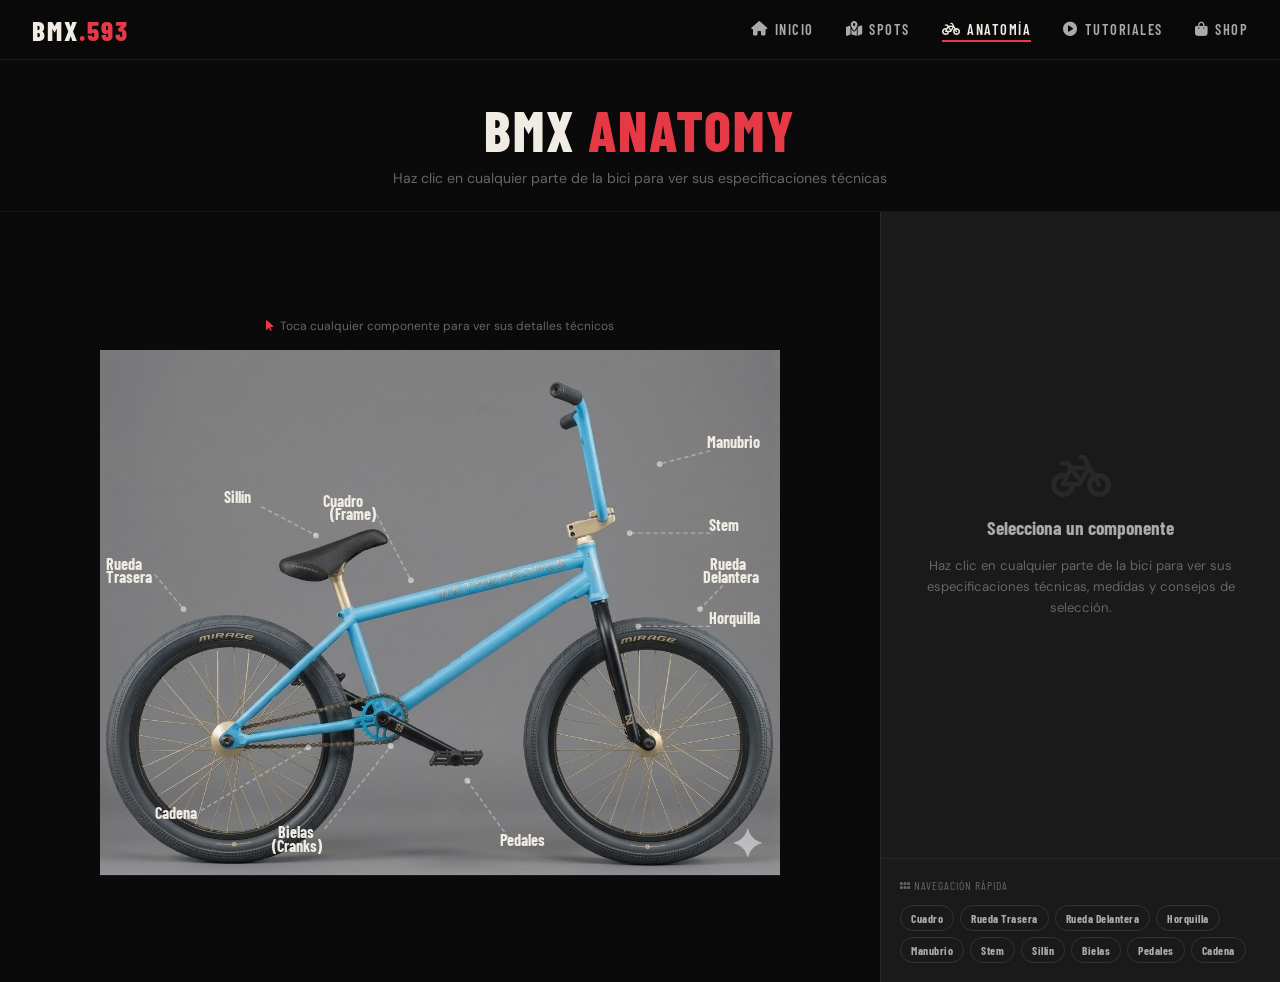
==== commit 21d44c17: "Implement responsive navbar and layout changes Added responsive navbar and layout adjustments for mo" ====
--- a/anatomia.html
+++ b/anatomia.html
@@ -18,22 +18,48 @@
     *{box-sizing:border-box;margin:0;padding:0;}
     body{background:var(--negro);color:var(--blanco);font-family:var(--font-body);min-height:100vh;}
 
-    .anatomy-header{padding:2rem 2rem 1rem;text-align:center;border-bottom:1px solid rgba(255,255,255,0.06);}
+    /* Navbar */
+    .navbar{position:fixed;top:0;left:0;right:0;z-index:1000;display:flex;align-items:center;justify-content:space-between;padding:0 2rem;height:60px;background:rgba(10,10,10,0.95);backdrop-filter:blur(12px);border-bottom:1px solid rgba(230,57,70,0.2);}
+    .navbar-logo{font-family:var(--font-display);font-size:1.7rem;font-weight:800;letter-spacing:2px;color:var(--blanco);text-decoration:none;}
+    .navbar-logo .punto,.navbar-logo .num{color:var(--rojo);}
+    .navbar-links{display:flex;gap:2rem;list-style:none;}
+    .navbar-links a{font-family:var(--font-display);font-size:0.9rem;font-weight:600;letter-spacing:1.5px;text-transform:uppercase;color:var(--gris-200);display:flex;align-items:center;gap:6px;position:relative;transition:color 0.2s;text-decoration:none;}
+    .navbar-links a::after{content:'';position:absolute;bottom:-4px;left:0;width:0;height:2px;background:var(--rojo);transition:width 0.25s;}
+    .navbar-links a:hover,.navbar-links a.activo{color:var(--blanco);}
+    .navbar-links a:hover::after,.navbar-links a.activo::after{width:100%;}
+    .nav-toggle{display:none;flex-direction:column;gap:5px;cursor:pointer;background:none;border:none;padding:4px;}
+    .nav-toggle span{display:block;width:24px;height:2px;background:var(--blanco);}
+    @media(max-width:768px){
+      .navbar-links{display:none;position:absolute;top:60px;left:0;right:0;background:var(--gris-900);flex-direction:column;padding:1.5rem 2rem;gap:1.2rem;border-bottom:1px solid rgba(255,255,255,0.06);}
+      .navbar-links.abierto{display:flex;}
+      .nav-toggle{display:flex;}
+    }
+
+    .anatomy-header{padding:6rem 2rem 1.5rem;text-align:center;border-bottom:1px solid rgba(255,255,255,0.06);}
     .anatomy-header h1{font-family:var(--font-display);font-size:clamp(2rem,5vw,3.5rem);font-weight:800;text-transform:uppercase;letter-spacing:2px;}
     .anatomy-header h1 span{color:var(--rojo);}
     .anatomy-header p{font-size:0.88rem;color:var(--gris-400);margin-top:6px;}
 
-    .anatomy-layout{display:grid;grid-template-columns:1fr 380px;min-height:calc(100vh - 110px);}
-
-    /* Diagrama */
+    /* Layout principal — altura fija para que el diagrama no se desplace */
+    .anatomy-layout{
+      display:grid;
+      grid-template-columns:1fr 400px;
+      height:calc(100vh - 130px);  /* viewport menos navbar + header */
+    }
+
+    /* Diagrama — sticky dentro del layout */
     .diagrama-wrap{
       display:flex;align-items:center;justify-content:center;padding:2rem;
       background:var(--negro);
+      position:sticky;
+      top:0;
+      height:100%;
+      overflow:hidden;
     }
     .svg-container{width:100%;max-width:680px;}
     .diagrama-hint{text-align:center;font-size:0.75rem;color:var(--gris-400);margin-bottom:1rem;display:flex;align-items:center;justify-content:center;gap:6px;}
     .diagrama-hint i{color:var(--rojo);}
-    #bmx-svg{width:100%;height:auto;display:block;}
+    #bmx-svg{width:100%;height:auto;display:block;max-height:calc(100vh - 220px);object-fit:contain;}
 
     /* Zonas clicables SVG */
     .zona-click{cursor:pointer;}
@@ -48,8 +74,14 @@
     .punto-etiqueta{fill:rgba(255,255,255,0.5);transition:fill 0.2s;}
     .etiqueta-grupo:hover .punto-etiqueta,.etiqueta-grupo.activo .punto-etiqueta{fill:var(--rojo);}
 
-    /* Panel detalle */
-    .detalle-panel{background:var(--gris-800);border-left:1px solid rgba(255,255,255,0.07);display:flex;flex-direction:column;overflow-y:auto;}
+    /* Panel detalle — scrollea independiente del diagrama */
+    .detalle-panel{
+      background:var(--gris-800);
+      border-left:1px solid rgba(255,255,255,0.07);
+      display:flex;flex-direction:column;
+      overflow-y:auto;
+      height:100%;
+    }
     .detalle-panel::-webkit-scrollbar{width:4px;}
     .detalle-panel::-webkit-scrollbar-thumb{background:var(--gris-600);border-radius:2px;}
 
@@ -95,12 +127,35 @@
     .comp-chip.activo{background:var(--rojo);border-color:var(--rojo);color:#fff;}
 
     @media(max-width:900px){
-      .anatomy-layout{grid-template-columns:1fr;}
-      .detalle-panel{border-left:none;border-top:1px solid rgba(255,255,255,0.07);max-height:60vh;}
+      .anatomy-layout{
+        grid-template-columns:1fr;
+        height:auto;
+      }
+      .diagrama-wrap{
+        position:relative;
+        height:auto;
+        padding:1.2rem;
+      }
+      #bmx-svg{max-height:none;filter:brightness(1.4) contrast(1.1);}
+      .detalle-panel{border-left:none;border-top:1px solid rgba(255,255,255,0.07);height:auto;max-height:none;}
     }
   </style>
 </head>
 <body>
+
+<nav class="navbar">
+  <a href="index.html" class="navbar-logo">BMX<span class="punto">.</span><span class="num">593</span></a>
+  <button class="nav-toggle" id="navToggle" aria-label="Abrir menú">
+    <span></span><span></span><span></span>
+  </button>
+  <ul class="navbar-links" id="navLinks">
+    <li><a href="index.html"><i class="fa-solid fa-house"></i> Inicio</a></li>
+    <li><a href="spots.html"><i class="fa-solid fa-map-location-dot"></i> Spots</a></li>
+    <li><a href="anatomia.html" class="activo"><i class="fa-solid fa-bicycle"></i> Anatomía</a></li>
+    <li><a href="tutoriales.html"><i class="fa-solid fa-play-circle"></i> Tutoriales</a></li>
+    <li><a href="shop.html"><i class="fa-solid fa-bag-shopping"></i> Shop</a></li>
+  </ul>
+</nav>
 
 <div class="anatomy-header">
   <h1>BMX <span>Anatomy</span></h1>
@@ -529,7 +584,12 @@
   if (nuevo >= 0 && nuevo < ORDEN.length) seleccionar(ORDEN[nuevo]);
 }
 
-document.addEventListener("DOMContentLoaded", initChips);
+document.addEventListener("DOMContentLoaded", () => {
+  initChips();
+  document.getElementById("navToggle")?.addEventListener("click", () => {
+    document.getElementById("navLinks")?.classList.toggle("abierto");
+  });
+});
 </script>
 </body>
 </html>
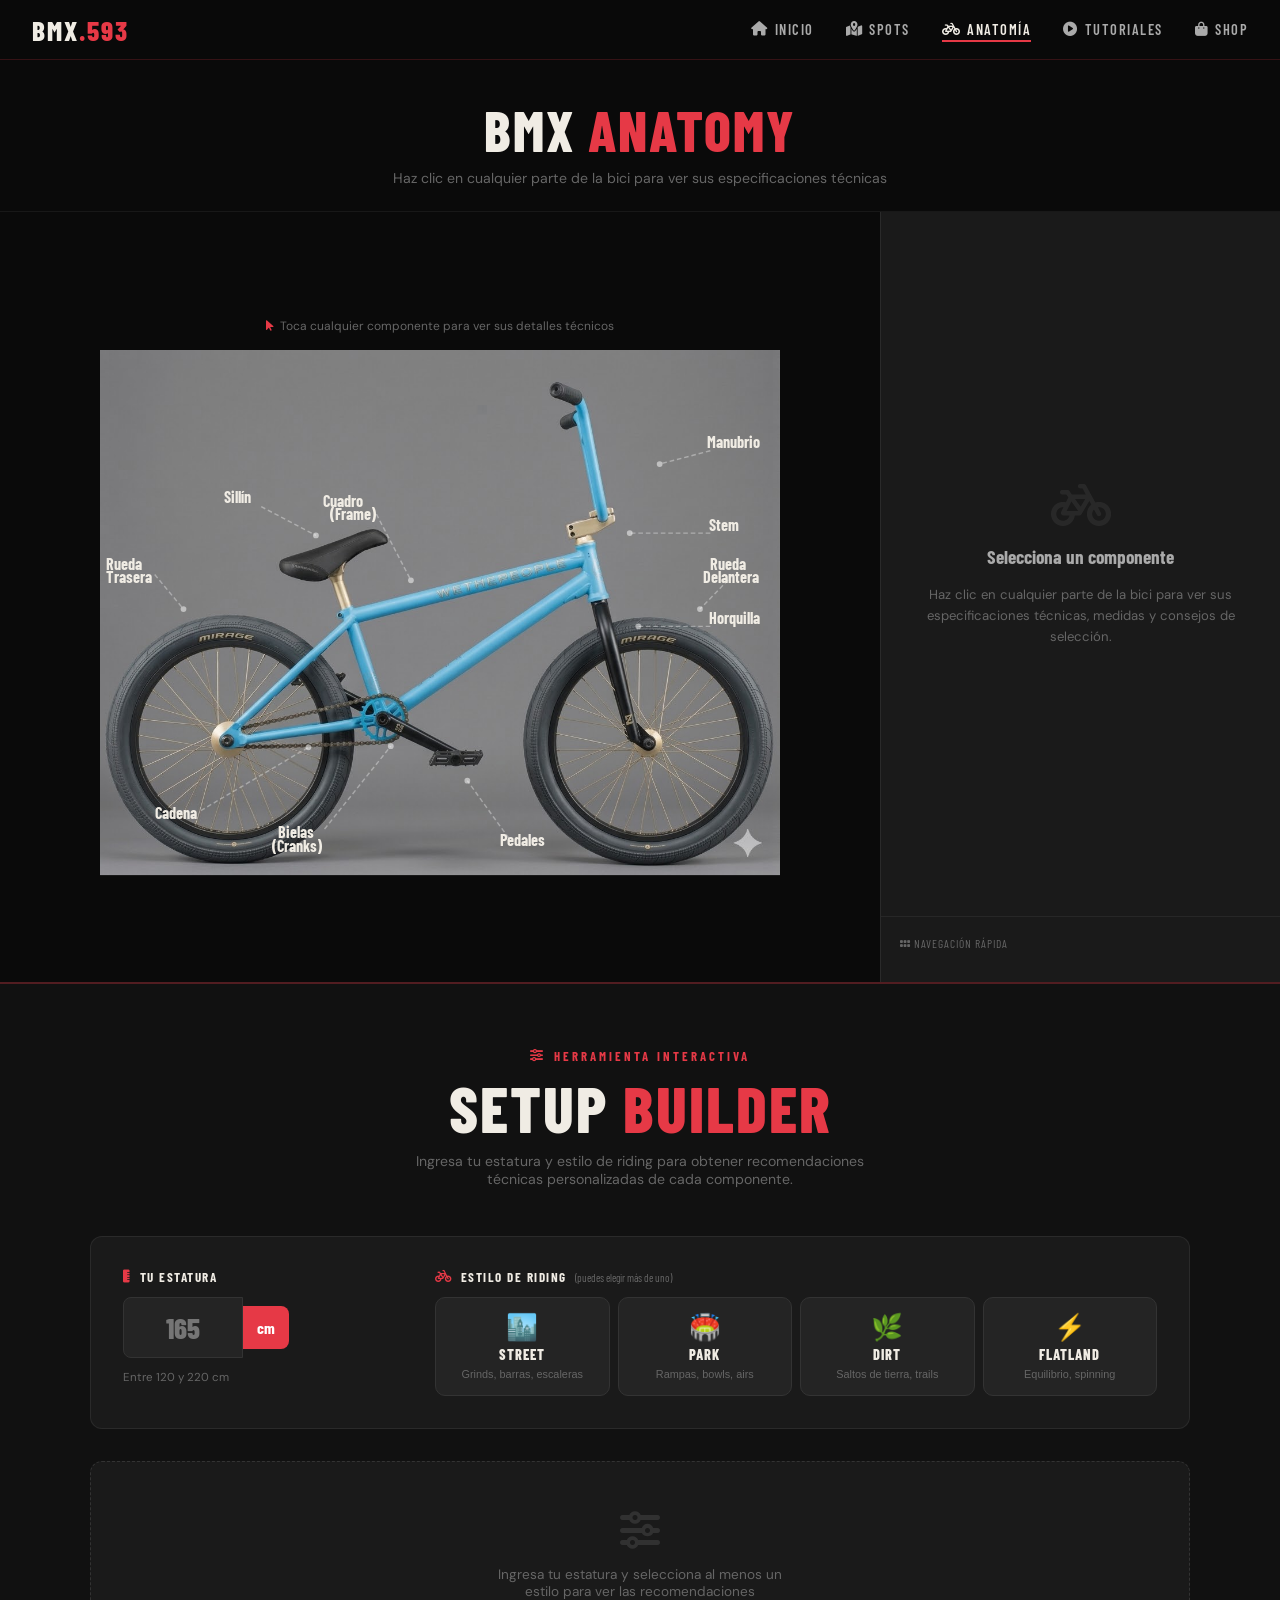
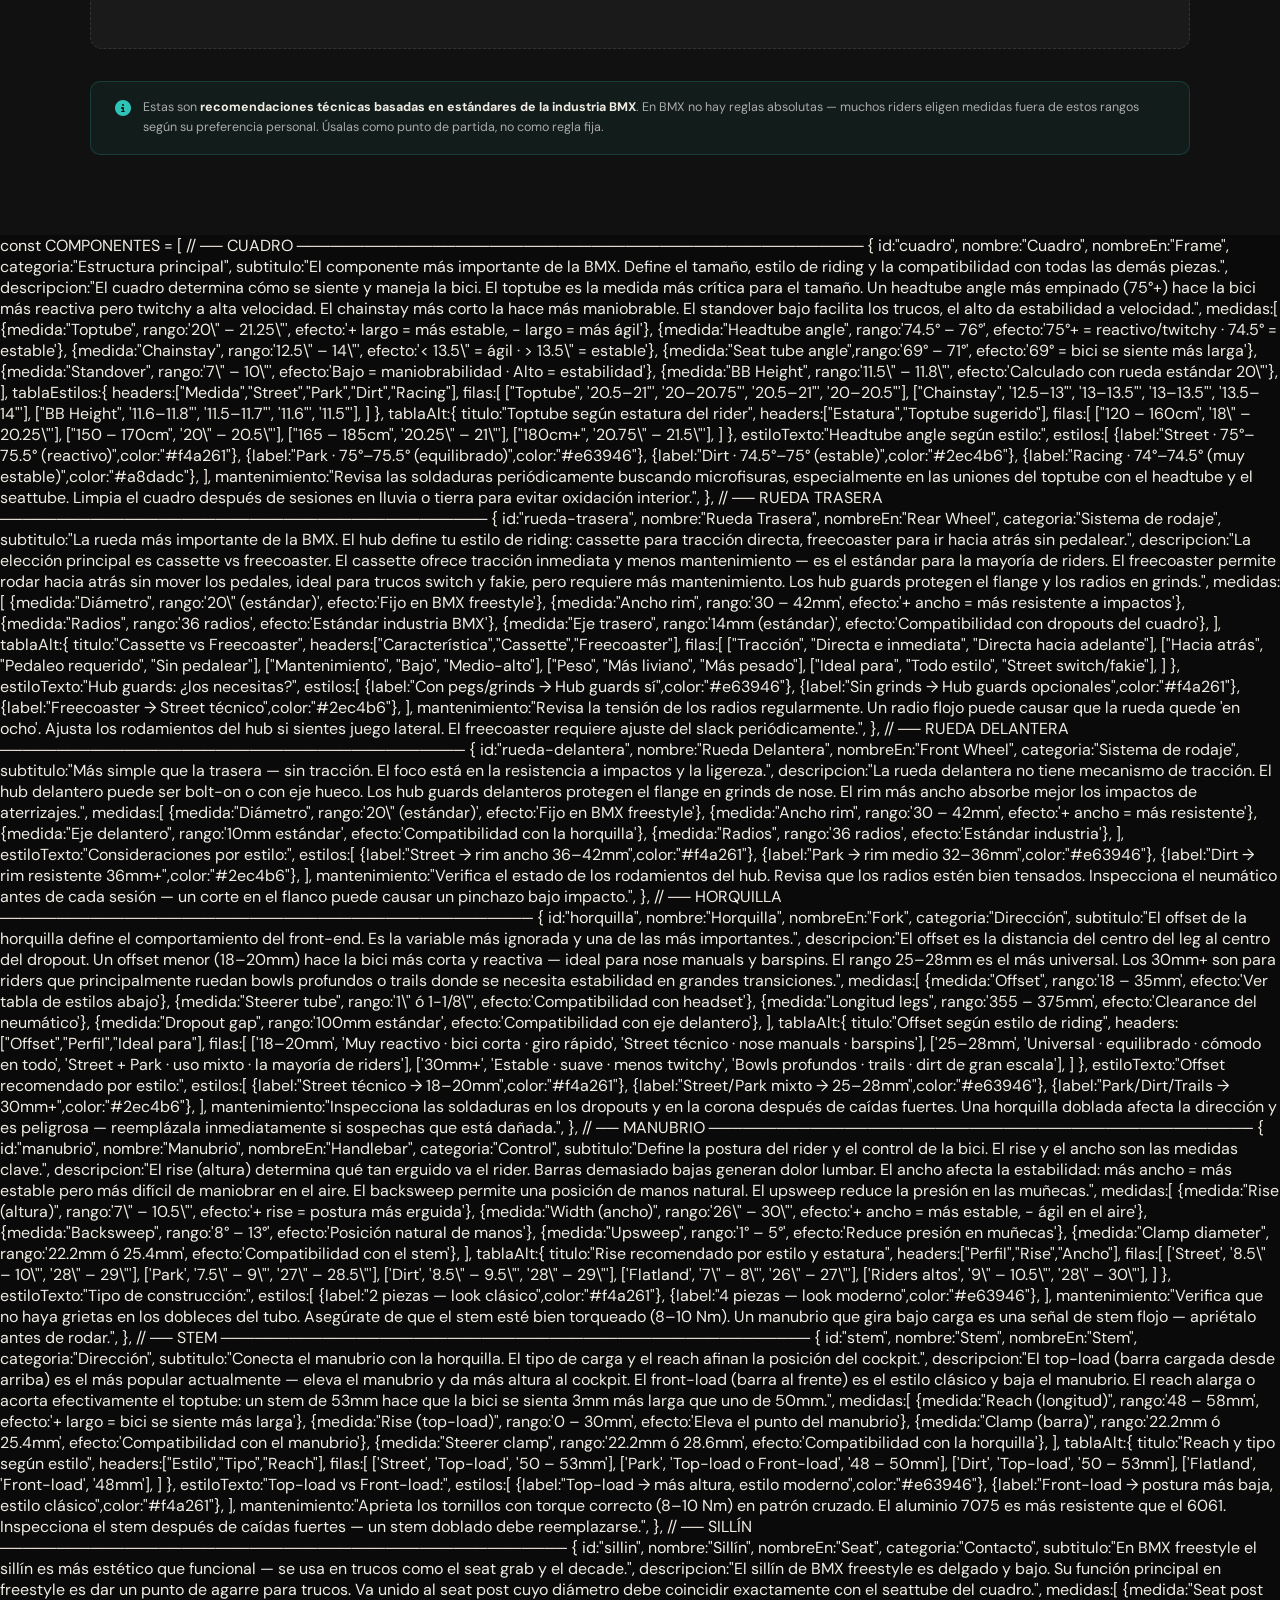
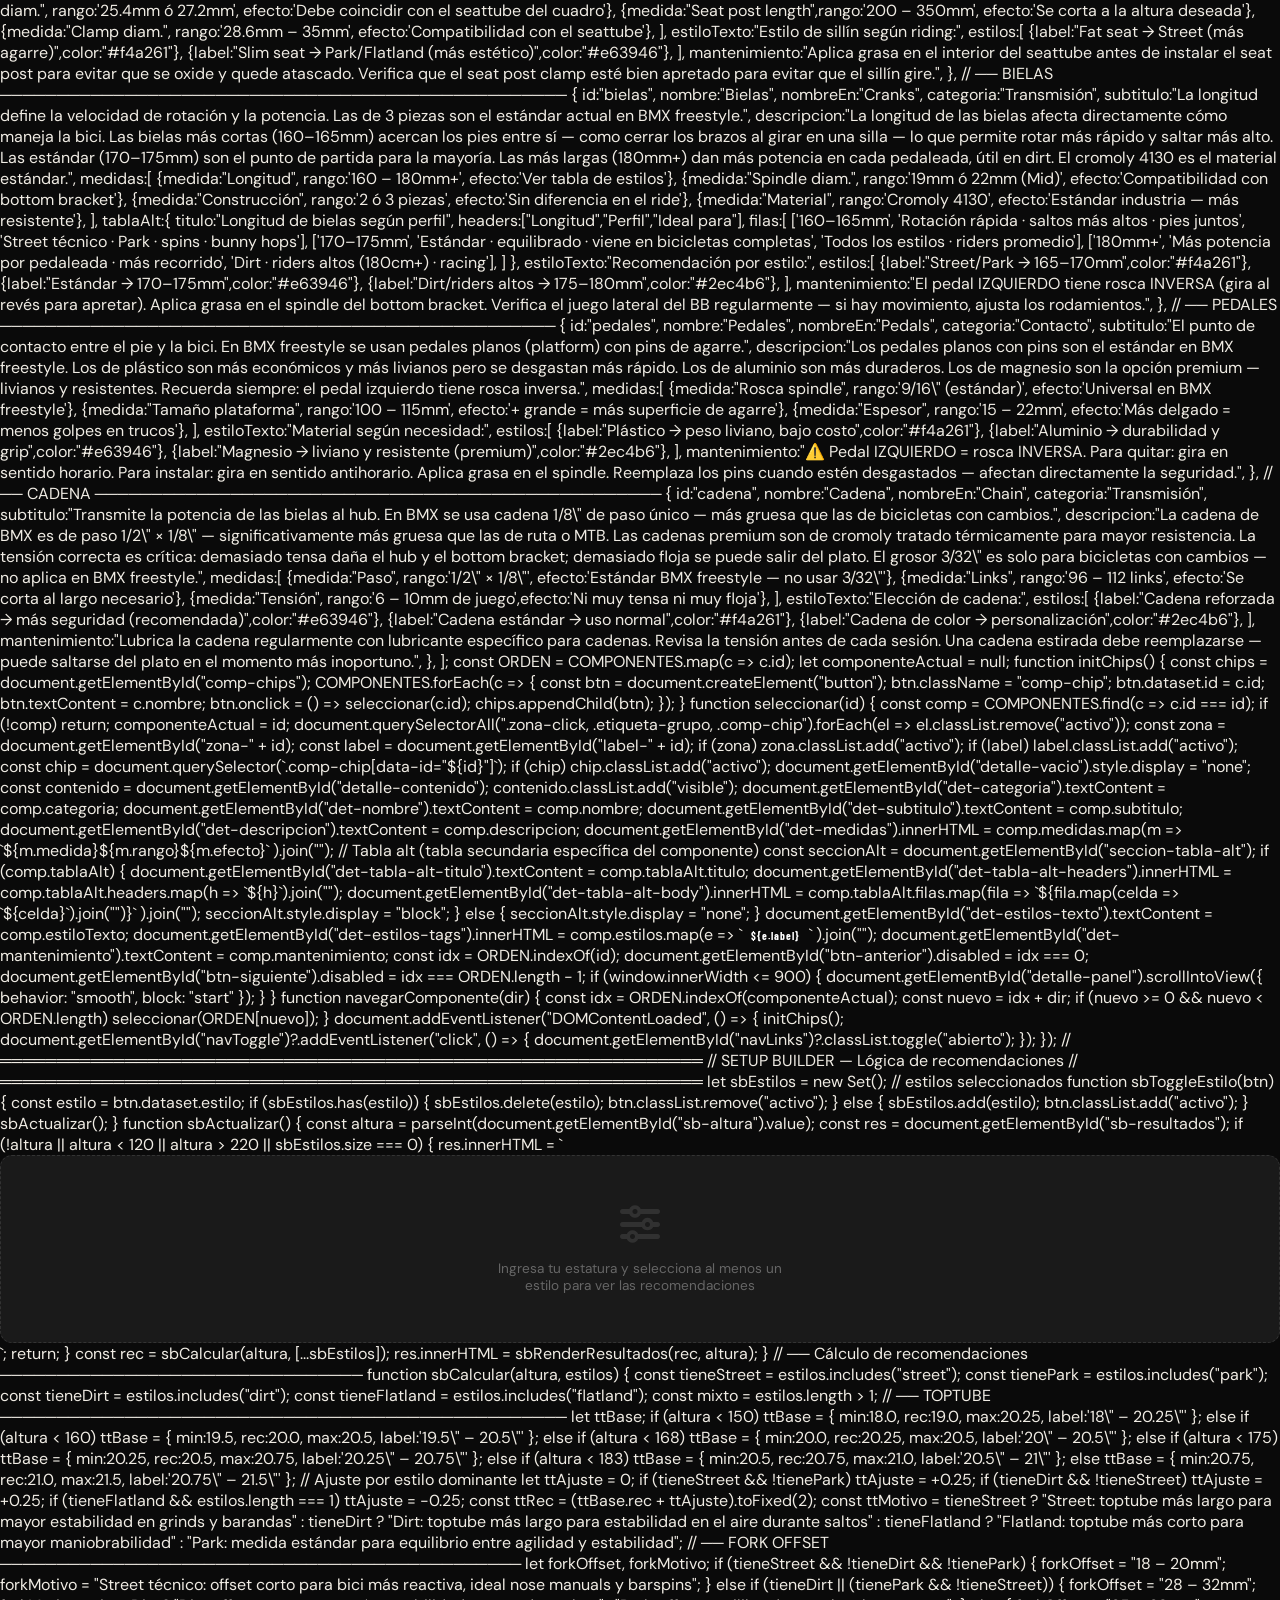
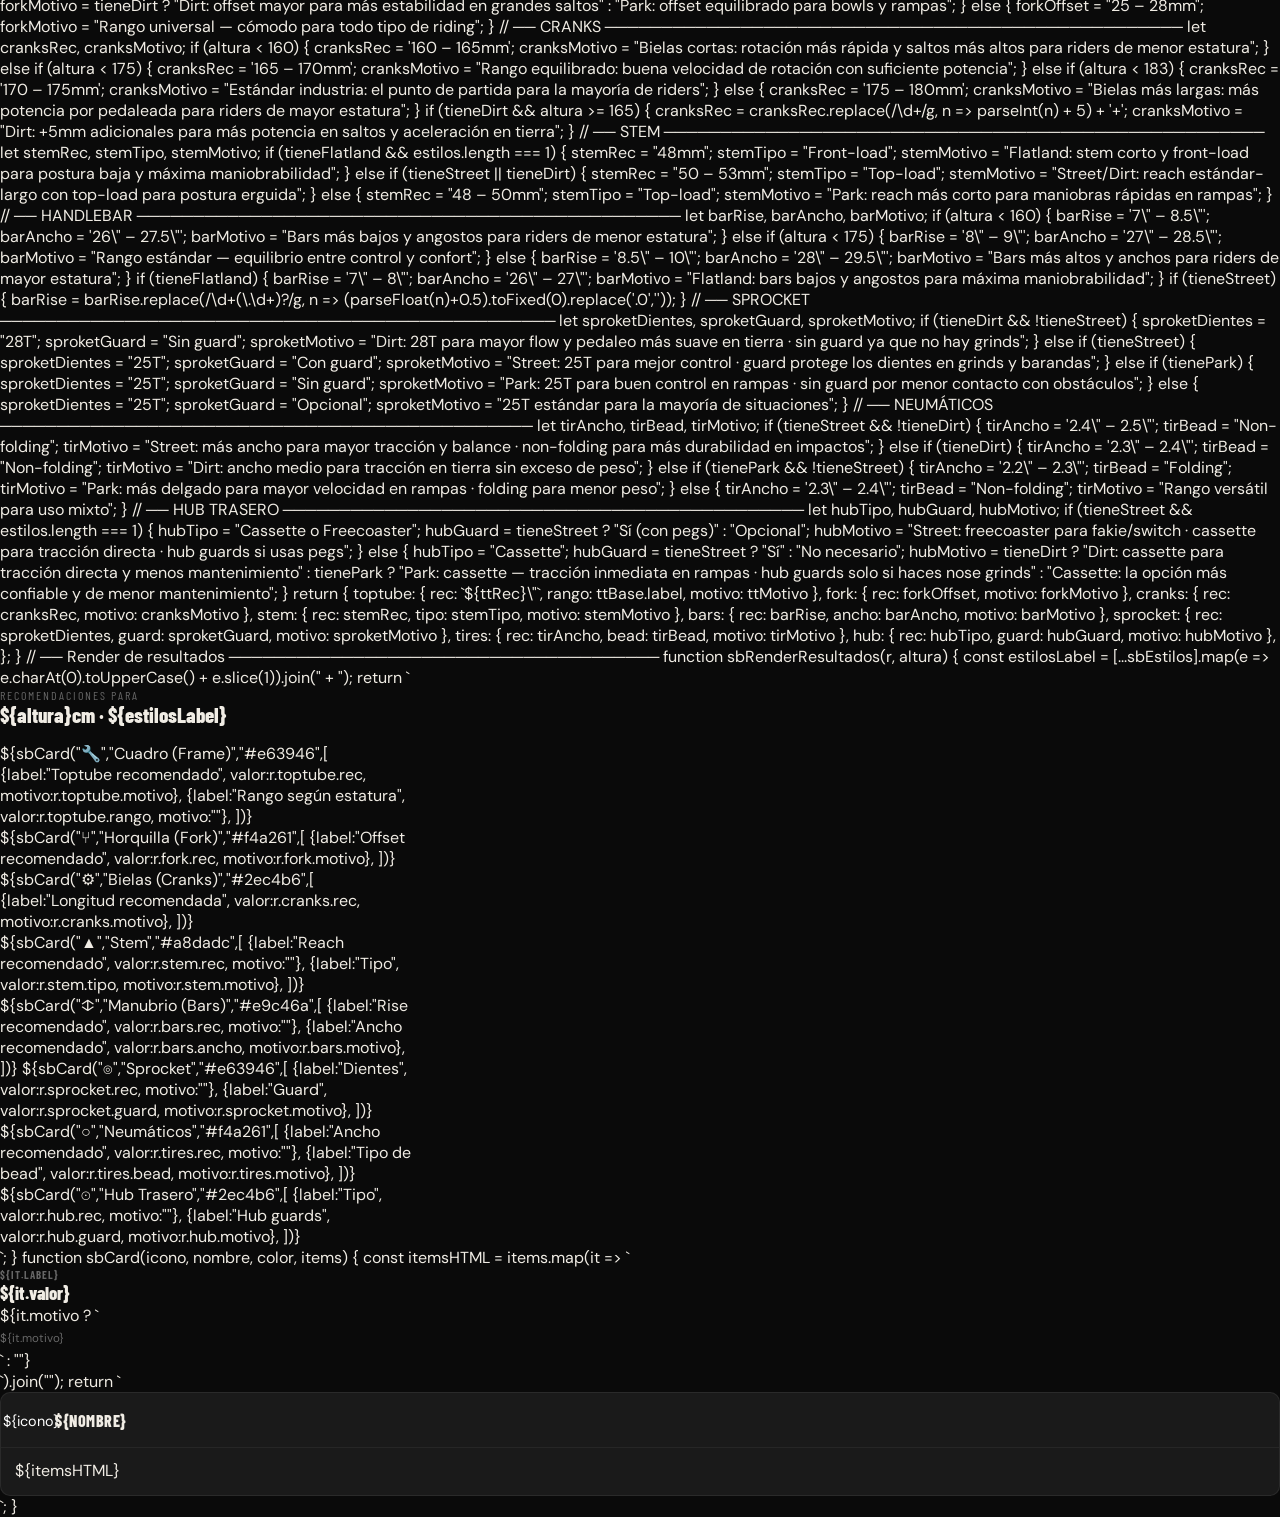
==== commit a355736e: "Implement setup builder UI and functionality Added styles and interactive elements for setup builder" ====
--- a/anatomia.html
+++ b/anatomia.html
@@ -139,6 +139,171 @@
       #bmx-svg{max-height:none;filter:brightness(1.4) contrast(1.1);}
       .detalle-panel{border-left:none;border-top:1px solid rgba(255,255,255,0.07);height:auto;max-height:none;}
     }
+
+    /* ══ SETUP BUILDER ══════════════════════════════════════════ */
+    .setup-builder {
+      background: var(--gris-900);
+      border-top: 2px solid rgba(230,57,70,0.3);
+      padding: 4rem 2rem 5rem;
+    }
+    .sb-header { text-align:center; margin-bottom: 3rem; }
+    .sb-eyebrow {
+      font-family: var(--font-display); font-size:0.8rem; font-weight:700;
+      letter-spacing:3px; text-transform:uppercase; color:var(--rojo);
+      margin-bottom:0.75rem; display:flex; align-items:center;
+      justify-content:center; gap:8px;
+    }
+    .sb-titulo {
+      font-family:var(--font-display); font-size:clamp(2.5rem,5vw,4rem);
+      font-weight:800; text-transform:uppercase; letter-spacing:2px; line-height:1;
+    }
+    .sb-titulo span { color:var(--rojo); }
+    .sb-subtitulo { font-size:0.88rem; color:var(--gris-400); margin-top:0.75rem; max-width:500px; margin-inline:auto; }
+
+    .sb-body { max-width:1100px; margin:0 auto; }
+
+    /* Inputs */
+    .sb-inputs {
+      display:grid; grid-template-columns:280px 1fr; gap:2rem;
+      background:var(--gris-800); border-radius:12px;
+      border:1px solid rgba(255,255,255,0.07); padding:2rem;
+      margin-bottom:2rem;
+    }
+    .sb-campo { display:flex; flex-direction:column; gap:0.75rem; }
+    .sb-label {
+      font-family:var(--font-display); font-size:0.82rem; font-weight:700;
+      letter-spacing:1.5px; text-transform:uppercase; color:var(--blanco);
+      display:flex; align-items:center; gap:8px;
+    }
+    .sb-label i { color:var(--rojo); }
+    .sb-label-hint { font-size:0.68rem; color:var(--gris-400); text-transform:none; letter-spacing:0; font-weight:400; }
+    .sb-campo-hint { font-size:0.72rem; color:var(--gris-400); }
+
+    .sb-altura-wrap { display:flex; align-items:center; gap:0; }
+    .sb-input-num {
+      width:120px; padding:12px 16px;
+      background:var(--gris-700); border:1.5px solid var(--gris-600);
+      border-radius:8px 0 0 8px; color:var(--blanco);
+      font-family:var(--font-display); font-size:1.8rem; font-weight:800;
+      text-align:center; outline:none; transition:border-color 0.2s;
+      -moz-appearance:textfield;
+    }
+    .sb-input-num::-webkit-inner-spin-button,
+    .sb-input-num::-webkit-outer-spin-button { -webkit-appearance:none; }
+    .sb-input-num:focus { border-color:var(--rojo); }
+    .sb-unidad {
+      padding:12px 14px; background:var(--rojo);
+      border-radius:0 8px 8px 0; color:#fff;
+      font-family:var(--font-display); font-size:1rem; font-weight:700;
+    }
+
+    /* Botones de estilo */
+    .sb-estilos { display:grid; grid-template-columns:repeat(4,1fr); gap:8px; }
+    .sb-estilo-btn {
+      display:flex; flex-direction:column; align-items:center; gap:4px;
+      padding:14px 8px; background:var(--gris-700);
+      border:1.5px solid var(--gris-600); border-radius:10px;
+      cursor:pointer; transition:all 0.2s; text-align:center;
+    }
+    .sb-estilo-btn:hover { border-color:var(--gris-200); transform:translateY(-1px); }
+    .sb-estilo-btn.activo { background:rgba(230,57,70,0.12); border-color:var(--rojo); }
+    .sb-estilo-icono { font-size:1.6rem; }
+    .sb-estilo-nombre {
+      font-family:var(--font-display); font-size:0.9rem; font-weight:800;
+      letter-spacing:1px; text-transform:uppercase; color:var(--blanco);
+    }
+    .sb-estilo-desc { font-size:0.68rem; color:var(--gris-400); line-height:1.3; }
+
+    /* Placeholder */
+    .sb-placeholder {
+      display:flex; flex-direction:column; align-items:center; gap:1rem;
+      padding:3rem; text-align:center; color:var(--gris-400);
+      background:var(--gris-800); border-radius:12px;
+      border:1px dashed var(--gris-600);
+    }
+    .sb-placeholder i { font-size:2.5rem; opacity:0.3; }
+    .sb-placeholder p { font-size:0.85rem; max-width:300px; }
+
+    /* Grid de resultados */
+    .sb-grid {
+      display:grid; grid-template-columns:repeat(3,1fr); gap:1rem;
+    }
+    .sb-card {
+      background:var(--gris-800); border:1px solid rgba(255,255,255,0.07);
+      border-radius:10px; overflow:hidden;
+      transition:border-color 0.2s, transform 0.2s;
+    }
+    .sb-card:hover { border-color:rgba(230,57,70,0.3); transform:translateY(-2px); }
+    .sb-card-header {
+      padding:12px 14px 10px;
+      border-bottom:1px solid rgba(255,255,255,0.05);
+      display:flex; align-items:center; gap:8px;
+    }
+    .sb-card-icono {
+      width:32px; height:32px; border-radius:8px;
+      display:flex; align-items:center; justify-content:center;
+      font-size:0.9rem; color:#fff; flex-shrink:0;
+    }
+    .sb-card-nombre {
+      font-family:var(--font-display); font-size:1rem; font-weight:800;
+      text-transform:uppercase; letter-spacing:0.5px; color:var(--blanco);
+    }
+    .sb-card-body { padding:12px 14px 14px; display:flex; flex-direction:column; gap:8px; }
+
+    .sb-rec {
+      display:flex; flex-direction:column; gap:2px;
+    }
+    .sb-rec-label {
+      font-size:0.68rem; color:var(--gris-400);
+      text-transform:uppercase; letter-spacing:1px;
+      font-family:var(--font-display); font-weight:700;
+    }
+    .sb-rec-valor {
+      font-family:var(--font-display); font-size:1.15rem;
+      font-weight:800; color:var(--blanco); line-height:1.1;
+    }
+    .sb-rec-valor span { color:var(--rojo); }
+    .sb-rec-motivo {
+      font-size:0.72rem; color:var(--gris-400); line-height:1.5;
+      margin-top:2px;
+    }
+
+    /* Barra de rango */
+    .sb-rango-wrap { margin-top:4px; }
+    .sb-rango-barra {
+      height:4px; background:var(--gris-600); border-radius:2px;
+      position:relative; margin:4px 0;
+    }
+    .sb-rango-fill {
+      position:absolute; top:0; height:100%;
+      background:var(--rojo); border-radius:2px;
+      transition:width 0.4s ease;
+    }
+    .sb-rango-labels {
+      display:flex; justify-content:space-between;
+      font-size:0.62rem; color:var(--gris-400);
+    }
+
+    /* Disclaimer */
+    .sb-disclaimer {
+      max-width:1100px; margin:2rem auto 0;
+      background:rgba(46,196,182,0.06); border:1px solid rgba(46,196,182,0.2);
+      border-radius:10px; padding:1rem 1.5rem;
+      display:flex; gap:12px; align-items:flex-start;
+      font-size:0.78rem; color:var(--gris-200); line-height:1.6;
+    }
+    .sb-disclaimer i { color:var(--teal); font-size:1rem; margin-top:2px; flex-shrink:0; }
+    .sb-disclaimer strong { color:var(--blanco); }
+
+    @media(max-width:900px){
+      .sb-inputs { grid-template-columns:1fr; }
+      .sb-estilos { grid-template-columns:repeat(2,1fr); }
+      .sb-grid    { grid-template-columns:repeat(2,1fr); }
+    }
+    @media(max-width:560px){
+      .sb-grid { grid-template-columns:1fr; }
+      .setup-builder { padding:2.5rem 1.2rem 3rem; }
+    }
   </style>
 </head>
 <body>
@@ -320,6 +485,15 @@
           </table>
         </div>
       </div>
+      <div class="detalle-seccion" id="seccion-tabla-alt" style="display:none">
+        <div class="seccion-titulo"><i class="fa-solid fa-list-check"></i> <span id="det-tabla-alt-titulo"></span></div>
+        <div style="overflow-x:auto">
+          <table class="medidas-tabla" id="det-tabla-alt">
+            <thead><tr id="det-tabla-alt-headers"></tr></thead>
+            <tbody id="det-tabla-alt-body"></tbody>
+          </table>
+        </div>
+      </div>
       <div class="detalle-seccion">
         <div class="seccion-titulo"><i class="fa-solid fa-tag"></i> Estilo de riding</div>
         <p class="seccion-texto" id="det-estilos-texto">—</p>
@@ -350,153 +524,352 @@
   </aside>
 </div>
 
-<script>
+<!-- ══════════════════════════════════════════════
+     SETUP BUILDER
+══════════════════════════════════════════════ -->
+<section class="setup-builder" id="setup-builder">
+
+  <div class="sb-header">
+    <div class="sb-header-text">
+      <p class="sb-eyebrow"><i class="fa-solid fa-sliders"></i> Herramienta interactiva</p>
+      <h2 class="sb-titulo">Setup <span>Builder</span></h2>
+      <p class="sb-subtitulo">Ingresa tu estatura y estilo de riding para obtener recomendaciones técnicas personalizadas de cada componente.</p>
+    </div>
+  </div>
+
+  <div class="sb-body">
+
+    <!-- PASO 1 + 2: Inputs -->
+    <div class="sb-inputs">
+
+      <!-- Estatura -->
+      <div class="sb-campo">
+        <label class="sb-label">
+          <i class="fa-solid fa-ruler-vertical"></i> Tu estatura
+        </label>
+        <div class="sb-altura-wrap">
+          <input type="number" id="sb-altura" class="sb-input-num"
+                 min="120" max="220" placeholder="165"
+                 oninput="sbActualizar()">
+          <span class="sb-unidad">cm</span>
+        </div>
+        <p class="sb-campo-hint">Entre 120 y 220 cm</p>
+      </div>
+
+      <!-- Estilo -->
+      <div class="sb-campo">
+        <label class="sb-label">
+          <i class="fa-solid fa-bicycle"></i> Estilo de riding
+          <span class="sb-label-hint">(puedes elegir más de uno)</span>
+        </label>
+        <div class="sb-estilos">
+          <button class="sb-estilo-btn" data-estilo="street" onclick="sbToggleEstilo(this)">
+            <span class="sb-estilo-icono">🏙️</span>
+            <span class="sb-estilo-nombre">Street</span>
+            <span class="sb-estilo-desc">Grinds, barras, escaleras</span>
+          </button>
+          <button class="sb-estilo-btn" data-estilo="park" onclick="sbToggleEstilo(this)">
+            <span class="sb-estilo-icono">🏟️</span>
+            <span class="sb-estilo-nombre">Park</span>
+            <span class="sb-estilo-desc">Rampas, bowls, airs</span>
+          </button>
+          <button class="sb-estilo-btn" data-estilo="dirt" onclick="sbToggleEstilo(this)">
+            <span class="sb-estilo-icono">🌿</span>
+            <span class="sb-estilo-nombre">Dirt</span>
+            <span class="sb-estilo-desc">Saltos de tierra, trails</span>
+          </button>
+          <button class="sb-estilo-btn" data-estilo="flatland" onclick="sbToggleEstilo(this)">
+            <span class="sb-estilo-icono">⚡</span>
+            <span class="sb-estilo-nombre">Flatland</span>
+            <span class="sb-estilo-desc">Equilibrio, spinning</span>
+          </button>
+        </div>
+      </div>
+
+    </div>
+
+    <!-- RESULTADOS -->
+    <div class="sb-resultados" id="sb-resultados">
+      <div class="sb-placeholder">
+        <i class="fa-solid fa-sliders"></i>
+        <p>Ingresa tu estatura y selecciona al menos un estilo para ver las recomendaciones</p>
+      </div>
+    </div>
+
+  </div>
+
+  <!-- DISCLAIMER -->
+  <div class="sb-disclaimer">
+    <i class="fa-solid fa-circle-info"></i>
+    <p>Estas son <strong>recomendaciones técnicas basadas en estándares de la industria BMX</strong>. En BMX no hay reglas absolutas — muchos riders eligen medidas fuera de estos rangos según su preferencia personal. Úsalas como punto de partida, no como regla fija.</p>
+  </div>
+
+</section>
 const COMPONENTES = [
+  // ── CUADRO ──────────────────────────────────────────────────
   {
-    id:"cuadro",nombre:"Cuadro",nombreEn:"Frame",categoria:"Estructura principal",
-    subtitulo:"El corazón de la BMX. Define el tamaño, estilo de riding y compatibilidad con todas las demás piezas.",
-    descripcion:"El cuadro es la pieza más importante de una BMX. Determina cómo se siente y maneja la bici. Está fabricado principalmente en acero cromoly 4130 (el mejor) o acero Hi-Ten (más económico). La geometría del cuadro — especialmente el toptube — es la medida más crítica para elegir el tamaño correcto según la altura del rider.",
+    id:"cuadro", nombre:"Cuadro", nombreEn:"Frame", categoria:"Estructura principal",
+    subtitulo:"El componente más importante de la BMX. Define el tamaño, estilo de riding y la compatibilidad con todas las demás piezas.",
+    descripcion:"El cuadro determina cómo se siente y maneja la bici. El toptube es la medida más crítica para el tamaño. Un headtube angle más empinado (75°+) hace la bici más reactiva pero twitchy a alta velocidad. El chainstay más corto la hace más maniobrable. El standover bajo facilita los trucos, el alto da estabilidad a velocidad.",
     medidas:[
-      {medida:"Toptube",rango:'20\" – 21.25\"',efecto:'+ largo = más estable'},
-      {medida:"Chainstay",rango:'12.5\" – 14\"',efecto:'+ corto = más ágil'},
-      {medida:"Headtube angle",rango:'74° – 76.25°',efecto:'+ grados = más reactivo'},
-      {medida:"BB Height",rango:'11.5\" – 11.8\"',efecto:'+ alto = más clearance'},
-      {medida:"Standover",rango:'7\" – 10\"',efecto:'Preferencia personal'},
+      {medida:"Toptube",        rango:'20\" – 21.25\"',   efecto:'+ largo = más estable, - largo = más ágil'},
+      {medida:"Headtube angle", rango:'74.5° – 76°',      efecto:'75°+ = reactivo/twitchy · 74.5° = estable'},
+      {medida:"Chainstay",      rango:'12.5\" – 14\"',    efecto:'< 13.5\" = ágil · > 13.5\" = estable'},
+      {medida:"Seat tube angle",rango:'69° – 71°',        efecto:'69° = bici se siente más larga'},
+      {medida:"Standover",      rango:'7\" – 10\"',        efecto:'Bajo = maniobrabilidad · Alto = estabilidad'},
+      {medida:"BB Height",      rango:'11.5\" – 11.8\"',  efecto:'Calculado con rueda estándar 20\"'},
     ],
     tablaEstilos:{
       headers:["Medida","Street","Park","Dirt","Racing"],
       filas:[
-        ["Toptube",    '20.5–21"',   '20–20.75"',  '20.5–21"',  '20–20.5"'],
-        ["Chainstay",  '12.5–13"',   '13–13.5"',   '13–13.5"',  '13.5–14"'],
-        ["BB Height",  '11.6–11.8"', '11.5–11.7"', '11.6"',     '11.5"'],
+        ["Toptube",    '20.5–21"',    '20–20.75"',   '20.5–21"',   '20–20.5"'],
+        ["Chainstay",  '12.5–13"',    '13–13.5"',    '13–13.5"',   '13.5–14"'],
+        ["BB Height",  '11.6–11.8"',  '11.5–11.7"',  '11.6"',      '11.5"'],
       ]
     },
-    estiloTexto:"El toptube varía según estilo de riding:",
-    estilos:[{label:"Street",color:"#f4a261"},{label:"Park",color:"#e63946"},{label:"Dirt",color:"#2ec4b6"},{label:"Flatland",color:"#a8dadc"}],
-    mantenimiento:"Revisa periódicamente las soldaduras buscando microfisuras, especialmente en las uniones del toptube con el headtube y el seattube. Limpia el cuadro después de sesiones en lluvia o tierra para evitar oxidación.",
+    tablaAlt:{
+      titulo:"Toptube según estatura del rider",
+      headers:["Estatura","Toptube sugerido"],
+      filas:[
+        ["120 – 160cm", '18\" – 20.25\"'],
+        ["150 – 170cm", '20\" – 20.5\"'],
+        ["165 – 185cm", '20.25\" – 21\"'],
+        ["180cm+",      '20.75\" – 21.5\"'],
+      ]
+    },
+    estiloTexto:"Headtube angle según estilo:",
+    estilos:[
+      {label:"Street · 75°–75.5° (reactivo)",color:"#f4a261"},
+      {label:"Park · 75°–75.5° (equilibrado)",color:"#e63946"},
+      {label:"Dirt · 74.5°–75° (estable)",color:"#2ec4b6"},
+      {label:"Racing · 74°–74.5° (muy estable)",color:"#a8dadc"},
+    ],
+    mantenimiento:"Revisa las soldaduras periódicamente buscando microfisuras, especialmente en las uniones del toptube con el headtube y el seattube. Limpia el cuadro después de sesiones en lluvia o tierra para evitar oxidación interior.",
   },
+
+  // ── RUEDA TRASERA ───────────────────────────────────────────
   {
-    id:"rueda-trasera",nombre:"Rueda Trasera",nombreEn:"Rear Wheel",categoria:"Sistema de rodaje",
-    subtitulo:"Incluye hub, rim, radios y neumático. El hub define si usas cassette o freecoaster.",
-    descripcion:"La rueda trasera incluye el hub trasero (cassette o freecoaster), el rim de aluminio, los radios de acero y el neumático. El hub determina si la rueda puede rodar hacia atrás sin que las bielas giren (freecoaster) o no (cassette). La mayoría de riders usan cassette por su menor mantenimiento.",
+    id:"rueda-trasera", nombre:"Rueda Trasera", nombreEn:"Rear Wheel", categoria:"Sistema de rodaje",
+    subtitulo:"La rueda más importante de la BMX. El hub define tu estilo de riding: cassette para tracción directa, freecoaster para ir hacia atrás sin pedalear.",
+    descripcion:"La elección principal es cassette vs freecoaster. El cassette ofrece tracción inmediata y menos mantenimiento — es el estándar para la mayoría de riders. El freecoaster permite rodar hacia atrás sin mover los pedales, ideal para trucos switch y fakie, pero requiere más mantenimiento. Los hub guards protegen el flange y los radios en grinds.",
     medidas:[
-      {medida:"Diámetro",rango:'20\" (estándar)',efecto:'Tamaño fijo BMX freestyle'},
-      {medida:"Ancho rim",rango:'30 – 42mm',efecto:'+ ancho = más fuerte'},
-      {medida:"Radios",rango:'36 radios',efecto:'Estándar industria'},
-      {medida:"Eje trasero",rango:'14mm (estándar)',efecto:'Compatibilidad dropouts'},
-    ],
-    estiloTexto:"El tipo de hub varía según el estilo:",
-    estilos:[{label:"Cassette (Street/Park)",color:"#e63946"},{label:"Freecoaster (Street)",color:"#f4a261"}],
-    mantenimiento:"Revisa la tensión de los radios regularmente. Ajusta los rodamientos del hub si sientes juego lateral. Reemplaza el neumático cuando la banda de rodadura está lisa.",
+      {medida:"Diámetro",    rango:'20\" (estándar)',   efecto:'Fijo en BMX freestyle'},
+      {medida:"Ancho rim",   rango:'30 – 42mm',        efecto:'+ ancho = más resistente a impactos'},
+      {medida:"Radios",      rango:'36 radios',        efecto:'Estándar industria BMX'},
+      {medida:"Eje trasero", rango:'14mm (estándar)',  efecto:'Compatibilidad con dropouts del cuadro'},
+    ],
+    tablaAlt:{
+      titulo:"Cassette vs Freecoaster",
+      headers:["Característica","Cassette","Freecoaster"],
+      filas:[
+        ["Tracción",        "Directa e inmediata",    "Directa hacia adelante"],
+        ["Hacia atrás",     "Pedaleo requerido",      "Sin pedalear"],
+        ["Mantenimiento",   "Bajo",                   "Medio-alto"],
+        ["Peso",            "Más liviano",            "Más pesado"],
+        ["Ideal para",      "Todo estilo",            "Street switch/fakie"],
+      ]
+    },
+    estiloTexto:"Hub guards: ¿los necesitas?",
+    estilos:[
+      {label:"Con pegs/grinds → Hub guards sí",color:"#e63946"},
+      {label:"Sin grinds → Hub guards opcionales",color:"#f4a261"},
+      {label:"Freecoaster → Street técnico",color:"#2ec4b6"},
+    ],
+    mantenimiento:"Revisa la tensión de los radios regularmente. Un radio flojo puede causar que la rueda quede 'en ocho'. Ajusta los rodamientos del hub si sientes juego lateral. El freecoaster requiere ajuste del slack periódicamente.",
   },
+
+  // ── RUEDA DELANTERA ─────────────────────────────────────────
   {
-    id:"rueda-delantera",nombre:"Rueda Delantera",nombreEn:"Front Wheel",categoria:"Sistema de rodaje",
-    subtitulo:"Más simple que la trasera — no tiene tracción. Se enfoca en resistencia y ligereza.",
-    descripcion:"La rueda delantera es estructuralmente similar a la trasera pero sin mecanismo de tracción. El hub delantero puede ser sólido (bolt-on) o con eje hueco. Algunos riders instalan un rotor para el freno delantero en sistemas de giro completo (detangler).",
+    id:"rueda-delantera", nombre:"Rueda Delantera", nombreEn:"Front Wheel", categoria:"Sistema de rodaje",
+    subtitulo:"Más simple que la trasera — sin tracción. El foco está en la resistencia a impactos y la ligereza.",
+    descripcion:"La rueda delantera no tiene mecanismo de tracción. El hub delantero puede ser bolt-on o con eje hueco. Los hub guards delanteros protegen el flange en grinds de nose. El rim más ancho absorbe mejor los impactos de aterrizajes.",
     medidas:[
-      {medida:"Diámetro",rango:'20\" (estándar)',efecto:'Tamaño fijo BMX freestyle'},
-      {medida:"Ancho rim",rango:'30 – 42mm',efecto:'+ ancho = más fuerte'},
-      {medida:"Eje delantero",rango:'10mm estándar',efecto:'Compatibilidad horquilla'},
-      {medida:"Radios",rango:'36 radios',efecto:'Estándar industria'},
+      {medida:"Diámetro",      rango:'20\" (estándar)',  efecto:'Fijo en BMX freestyle'},
+      {medida:"Ancho rim",     rango:'30 – 42mm',       efecto:'+ ancho = más resistente'},
+      {medida:"Eje delantero", rango:'10mm estándar',   efecto:'Compatibilidad con la horquilla'},
+      {medida:"Radios",        rango:'36 radios',       efecto:'Estándar industria'},
     ],
     estiloTexto:"Consideraciones por estilo:",
-    estilos:[{label:"Street",color:"#f4a261"},{label:"Park",color:"#e63946"},{label:"Dirt",color:"#2ec4b6"}],
-    mantenimiento:"Verifica el estado de los rodamientos del hub. Revisa que los radios estén bien tensados y la rueda no esté «ocho». Inspecciona el neumático antes de cada sesión.",
+    estilos:[
+      {label:"Street → rim ancho 36–42mm",color:"#f4a261"},
+      {label:"Park → rim medio 32–36mm",color:"#e63946"},
+      {label:"Dirt → rim resistente 36mm+",color:"#2ec4b6"},
+    ],
+    mantenimiento:"Verifica el estado de los rodamientos del hub. Revisa que los radios estén bien tensados. Inspecciona el neumático antes de cada sesión — un corte en el flanco puede causar un pinchazo bajo impacto.",
   },
+
+  // ── HORQUILLA ───────────────────────────────────────────────
   {
-    id:"horquilla",nombre:"Horquilla",nombreEn:"Fork",categoria:"Dirección",
-    subtitulo:"Conecta la rueda delantera con el headtube. Afecta directamente la dirección y el feel del front-end.",
-    descripcion:"La horquilla soporta el impacto de la rueda delantera y define el comportamiento de la dirección. Las mejores son de acero cromoly 4130 con soldaduras reforzadas. El offset (desplazamiento) afecta directamente el trail y la estabilidad.",
+    id:"horquilla", nombre:"Horquilla", nombreEn:"Fork", categoria:"Dirección",
+    subtitulo:"El offset de la horquilla define el comportamiento del front-end. Es la variable más ignorada y una de las más importantes.",
+    descripcion:"El offset es la distancia del centro del leg al centro del dropout. Un offset menor (18–20mm) hace la bici más corta y reactiva — ideal para nose manuals y barspins. El rango 25–28mm es el más universal. Los 30mm+ son para riders que principalmente ruedan bowls profundos o trails donde se necesita estabilidad en grandes transiciones.",
     medidas:[
-      {medida:"Offset",rango:'28 – 35mm',efecto:'+ offset = más estable'},
-      {medida:"Steerer tube",rango:'1\" o 1-1/8\"',efecto:'Compatibilidad headset'},
-      {medida:"Longitud legs",rango:'355 – 375mm',efecto:'Clearance del neumático'},
-      {medida:"Dropout gap",rango:'100mm (estándar)',efecto:'Compatibilidad eje'},
-    ],
-    estiloTexto:"Elección de offset según estilo:",
-    estilos:[{label:"Street (menor offset)",color:"#f4a261"},{label:"Park (offset medio)",color:"#e63946"},{label:"Race (mayor offset)",color:"#2ec4b6"}],
-    mantenimiento:"Inspecciona las soldaduras en los dropouts y en la corona. Si recibe impactos laterales fuertes, verifica que no esté doblada. Una horquilla doblada es peligrosa y debe reemplazarse.",
+      {medida:"Offset",         rango:'18 – 35mm',       efecto:'Ver tabla de estilos abajo'},
+      {medida:"Steerer tube",   rango:'1\" ó 1-1/8\"',   efecto:'Compatibilidad con headset'},
+      {medida:"Longitud legs",  rango:'355 – 375mm',     efecto:'Clearance del neumático'},
+      {medida:"Dropout gap",    rango:'100mm estándar',  efecto:'Compatibilidad con eje delantero'},
+    ],
+    tablaAlt:{
+      titulo:"Offset según estilo de riding",
+      headers:["Offset","Perfil","Ideal para"],
+      filas:[
+        ['18–20mm', 'Muy reactivo · bici corta · giro rápido',    'Street técnico · nose manuals · barspins'],
+        ['25–28mm', 'Universal · equilibrado · cómodo en todo',   'Street + Park · uso mixto · la mayoría de riders'],
+        ['30mm+',   'Estable · suave · menos twitchy',            'Bowls profundos · trails · dirt de gran escala'],
+      ]
+    },
+    estiloTexto:"Offset recomendado por estilo:",
+    estilos:[
+      {label:"Street técnico → 18–20mm",color:"#f4a261"},
+      {label:"Street/Park mixto → 25–28mm",color:"#e63946"},
+      {label:"Park/Dirt/Trails → 30mm+",color:"#2ec4b6"},
+    ],
+    mantenimiento:"Inspecciona las soldaduras en los dropouts y en la corona después de caídas fuertes. Una horquilla doblada afecta la dirección y es peligrosa — reemplázala inmediatamente si sospechas que está dañada.",
   },
+
+  // ── MANUBRIO ────────────────────────────────────────────────
   {
-    id:"manubrio",nombre:"Manubrio",nombreEn:"Handlebar",categoria:"Control",
-    subtitulo:"Define la postura del rider y el control de la bici. Segunda medida más importante después del toptube.",
-    descripcion:"Los manubrios de BMX son una sola pieza de tubo doblado. Se miden por altura (rise) y ancho. Un manubrio más alto da una postura más erguida, ideal para street. Uno más bajo y angosto es preferido para park y flatland.",
+    id:"manubrio", nombre:"Manubrio", nombreEn:"Handlebar", categoria:"Control",
+    subtitulo:"Define la postura del rider y el control de la bici. El rise y el ancho son las medidas clave.",
+    descripcion:"El rise (altura) determina qué tan erguido va el rider. Barras demasiado bajas generan dolor lumbar. El ancho afecta la estabilidad: más ancho = más estable pero más difícil de maniobrar en el aire. El backsweep permite una posición de manos natural. El upsweep reduce la presión en las muñecas.",
     medidas:[
-      {medida:"Rise (altura)",rango:'7\" – 10.5\"',efecto:'+ rise = postura más alta'},
-      {medida:"Width (ancho)",rango:'26\" – 30\"',efecto:'+ ancho = más control'},
-      {medida:"Upsweep",rango:'0° – 5°',efecto:'Ángulo hacia arriba'},
-      {medida:"Backsweep",rango:'8° – 13°',efecto:'Ángulo hacia atrás'},
-      {medida:"Clamp diameter",rango:'22.2mm ó 25.4mm',efecto:'Compatibilidad stem'},
-    ],
-    estiloTexto:"Rise recomendado según estilo:",
-    estilos:[{label:'Street 8.5\"-10\"',color:"#f4a261"},{label:'Park 7.5\"-9\"',color:"#e63946"},{label:'Flatland 7\"-8\"',color:"#2ec4b6"}],
-    mantenimiento:"Verifica que el manubrio no tenga grietas en los dobleces. Asegúrate de que el stem esté bien apretado para evitar que el manubrio gire bajo carga.",
+      {medida:"Rise (altura)",    rango:'7\" – 10.5\"',     efecto:'+ rise = postura más erguida'},
+      {medida:"Width (ancho)",    rango:'26\" – 30\"',      efecto:'+ ancho = más estable, - ágil en el aire'},
+      {medida:"Backsweep",        rango:'8° – 13°',         efecto:'Posición natural de manos'},
+      {medida:"Upsweep",          rango:'1° – 5°',          efecto:'Reduce presión en muñecas'},
+      {medida:"Clamp diameter",   rango:'22.2mm ó 25.4mm', efecto:'Compatibilidad con el stem'},
+    ],
+    tablaAlt:{
+      titulo:"Rise recomendado por estilo y estatura",
+      headers:["Perfil","Rise","Ancho"],
+      filas:[
+        ['Street',         '8.5\" – 10\"',   '28\" – 29\"'],
+        ['Park',           '7.5\" – 9\"',    '27\" – 28.5\"'],
+        ['Dirt',           '8.5\" – 9.5\"',  '28\" – 29\"'],
+        ['Flatland',       '7\" – 8\"',      '26\" – 27\"'],
+        ['Riders altos',   '9\" – 10.5\"',   '28\" – 30\"'],
+      ]
+    },
+    estiloTexto:"Tipo de construcción:",
+    estilos:[
+      {label:"2 piezas — look clásico",color:"#f4a261"},
+      {label:"4 piezas — look moderno",color:"#e63946"},
+    ],
+    mantenimiento:"Verifica que no haya grietas en los dobleces del tubo. Asegúrate de que el stem esté bien torqueado (8–10 Nm). Un manubrio que gira bajo carga es una señal de stem flojo — apriétalo antes de rodar.",
   },
+
+  // ── STEM ────────────────────────────────────────────────────
   {
-    id:"stem",nombre:"Stem",nombreEn:"Stem",categoria:"Dirección",
-    subtitulo:"Conecta el manubrio con el steerer tube de la horquilla. Afina la posición del manubrio.",
-    descripcion:"El stem de BMX puede ser top-load (manubrio encima) o front-load (manubrio al frente). El top-load eleva el manubrio, ideal para riders más altos. El front-load baja el manubrio. La longitud afecta el reach (distancia al manubrio).",
+    id:"stem", nombre:"Stem", nombreEn:"Stem", categoria:"Dirección",
+    subtitulo:"Conecta el manubrio con la horquilla. El tipo de carga y el reach afinan la posición del cockpit.",
+    descripcion:"El top-load (barra cargada desde arriba) es el más popular actualmente — eleva el manubrio y da más altura al cockpit. El front-load (barra al frente) es el estilo clásico y baja el manubrio. El reach alarga o acorta efectivamente el toptube: un stem de 53mm hace que la bici se sienta 3mm más larga que uno de 50mm.",
     medidas:[
-      {medida:"Longitud",rango:'48 – 55mm',efecto:'+ largo = manubrio más adelante'},
-      {medida:"Rise (top-load)",rango:'0 – 30mm',efecto:'Eleva el manubrio'},
-      {medida:"Clamp (barra)",rango:'22.2mm ó 25.4mm',efecto:'Compatibilidad manubrio'},
-      {medida:"Steerer clamp",rango:'22.2mm ó 1-1/8\"',efecto:'Compatibilidad horquilla'},
-    ],
-    estiloTexto:"Tipo de stem según preferencia:",
-    estilos:[{label:"Top-load (más popular)",color:"#e63946"},{label:"Front-load (clásico)",color:"#f4a261"}],
-    mantenimiento:"Aprieta los tornillos con el torque correcto (8-10 Nm). Un stem flojo puede hacer que el manubrio gire durante un truco. Inspecciona el stem después de caídas fuertes.",
+      {medida:"Reach (longitud)", rango:'48 – 58mm',        efecto:'+ largo = bici se siente más larga'},
+      {medida:"Rise (top-load)",  rango:'0 – 30mm',         efecto:'Eleva el punto del manubrio'},
+      {medida:"Clamp (barra)",    rango:'22.2mm ó 25.4mm', efecto:'Compatibilidad con el manubrio'},
+      {medida:"Steerer clamp",    rango:'22.2mm ó 28.6mm', efecto:'Compatibilidad con la horquilla'},
+    ],
+    tablaAlt:{
+      titulo:"Reach y tipo según estilo",
+      headers:["Estilo","Tipo","Reach"],
+      filas:[
+        ['Street',    'Top-load',              '50 – 53mm'],
+        ['Park',      'Top-load o Front-load', '48 – 50mm'],
+        ['Dirt',      'Top-load',              '50 – 53mm'],
+        ['Flatland',  'Front-load',            '48mm'],
+      ]
+    },
+    estiloTexto:"Top-load vs Front-load:",
+    estilos:[
+      {label:"Top-load → más altura, estilo moderno",color:"#e63946"},
+      {label:"Front-load → postura más baja, estilo clásico",color:"#f4a261"},
+    ],
+    mantenimiento:"Aprieta los tornillos con torque correcto (8–10 Nm) en patrón cruzado. El aluminio 7075 es más resistente que el 6061. Inspecciona el stem después de caídas fuertes — un stem doblado debe reemplazarse.",
   },
+
+  // ── SILLÍN ──────────────────────────────────────────────────
   {
-    id:"sillin",nombre:"Sillín",nombreEn:"Seat",categoria:"Contacto",
-    subtitulo:"En BMX freestyle el sillín es más estético que funcional — se usa en trucos como el seat grab.",
-    descripcion:"El sillín de BMX freestyle es delgado y bajo. Va unido al seat post (tija), cuyo diámetro debe coincidir con el seattube del cuadro. El seat post clamp fija la altura.",
+    id:"sillin", nombre:"Sillín", nombreEn:"Seat", categoria:"Contacto",
+    subtitulo:"En BMX freestyle el sillín es más estético que funcional — se usa en trucos como el seat grab y el decade.",
+    descripcion:"El sillín de BMX freestyle es delgado y bajo. Su función principal en freestyle es dar un punto de agarre para trucos. Va unido al seat post cuyo diámetro debe coincidir exactamente con el seattube del cuadro.",
     medidas:[
-      {medida:"Seat post diam.",rango:'25.4mm ó 27.2mm',efecto:'Compatibilidad cuadro'},
-      {medida:"Seat post length",rango:'200 – 350mm',efecto:'Altura ajustable'},
-      {medida:"Clamp diam.",rango:'28.6mm – 35mm',efecto:'Compatibilidad seattube'},
-    ],
-    estiloTexto:"Preferencia por estilo:",
-    estilos:[{label:"Fat seat (Street)",color:"#f4a261"},{label:"Slim seat (Park/Flat)",color:"#e63946"}],
-    mantenimiento:"Asegúrate de que el seat post clamp esté bien apretado. Aplica grasa en el interior del seattube para evitar que el seat post se oxide y quede atascado.",
+      {medida:"Seat post diam.", rango:'25.4mm ó 27.2mm', efecto:'Debe coincidir con el seattube del cuadro'},
+      {medida:"Seat post length",rango:'200 – 350mm',     efecto:'Se corta a la altura deseada'},
+      {medida:"Clamp diam.",     rango:'28.6mm – 35mm',   efecto:'Compatibilidad con el seattube'},
+    ],
+    estiloTexto:"Estilo de sillín según riding:",
+    estilos:[
+      {label:"Fat seat → Street (más agarre)",color:"#f4a261"},
+      {label:"Slim seat → Park/Flatland (más estético)",color:"#e63946"},
+    ],
+    mantenimiento:"Aplica grasa en el interior del seattube antes de instalar el seat post para evitar que se oxide y quede atascado. Verifica que el seat post clamp esté bien apretado para evitar que el sillín gire.",
   },
+
+  // ── BIELAS ──────────────────────────────────────────────────
   {
-    id:"bielas",nombre:"Bielas",nombreEn:"Cranks",categoria:"Transmisión",
-    subtitulo:"Transmiten la potencia del rider a la rueda trasera. Junto con el bottom bracket son el eje de la transmisión.",
-    descripcion:"Las bielas de BMX pueden ser de 3 piezas (las mejores, con eje separado) o de 1 pieza (antiguas, más pesadas). Las de 3 piezas permiten elegir el bottom bracket por separado y son más fáciles de mantener.",
+    id:"bielas", nombre:"Bielas", nombreEn:"Cranks", categoria:"Transmisión",
+    subtitulo:"La longitud define la velocidad de rotación y la potencia. Las de 3 piezas son el estándar actual en BMX freestyle.",
+    descripcion:"La longitud de las bielas afecta directamente cómo maneja la bici. Las bielas más cortas (160–165mm) acercan los pies entre sí — como cerrar los brazos al girar en una silla — lo que permite rotar más rápido y saltar más alto. Las estándar (170–175mm) son el punto de partida para la mayoría. Las más largas (180mm+) dan más potencia en cada pedaleada, útil en dirt. El cromoly 4130 es el material estándar.",
     medidas:[
-      {medida:"Longitud biela",rango:'165 – 175mm',efecto:'+ largo = más torque'},
-      {medida:"Spindle diam.",rango:'19mm ó 22mm (Mid)',efecto:'Compatibilidad BB'},
-      {medida:"Bolt circle diam.",rango:'104mm (estándar)',efecto:'Compatibilidad plato'},
-    ],
-    estiloTexto:"Configuración según estilo:",
-    estilos:[{label:"3 piezas (recomendado)",color:"#2ec4b6"},{label:"1 pieza (legacy)",color:"#666"}],
-    mantenimiento:"Verifica que los pernos de los pedales estén bien apretados (pedal izquierdo = rosca inversa). Revisa el juego lateral del bottom bracket — si hay movimiento, ajusta o reemplaza los rodamientos.",
+      {medida:"Longitud",      rango:'160 – 180mm+',      efecto:'Ver tabla de estilos'},
+      {medida:"Spindle diam.", rango:'19mm ó 22mm (Mid)', efecto:'Compatibilidad con bottom bracket'},
+      {medida:"Construcción",  rango:'2 ó 3 piezas',      efecto:'Sin diferencia en el ride'},
+      {medida:"Material",      rango:'Cromoly 4130',       efecto:'Estándar industria — más resistente'},
+    ],
+    tablaAlt:{
+      titulo:"Longitud de bielas según perfil",
+      headers:["Longitud","Perfil","Ideal para"],
+      filas:[
+        ['160–165mm', 'Rotación rápida · saltos más altos · pies juntos', 'Street técnico · Park · spins · bunny hops'],
+        ['170–175mm', 'Estándar · equilibrado · viene en bicicletas completas', 'Todos los estilos · riders promedio'],
+        ['180mm+',    'Más potencia por pedaleada · más recorrido', 'Dirt · riders altos (180cm+) · racing'],
+      ]
+    },
+    estiloTexto:"Recomendación por estilo:",
+    estilos:[
+      {label:"Street/Park → 165–170mm",color:"#f4a261"},
+      {label:"Estándar → 170–175mm",color:"#e63946"},
+      {label:"Dirt/riders altos → 175–180mm",color:"#2ec4b6"},
+    ],
+    mantenimiento:"El pedal IZQUIERDO tiene rosca INVERSA (gira al revés para apretar). Aplica grasa en el spindle del bottom bracket. Verifica el juego lateral del BB regularmente — si hay movimiento, ajusta los rodamientos.",
   },
+
+  // ── PEDALES ─────────────────────────────────────────────────
   {
-    id:"pedales",nombre:"Pedales",nombreEn:"Pedals",categoria:"Contacto",
-    subtitulo:"El punto de contacto entre el pie y la bici. En BMX se usan pedales planos (platform) casi exclusivamente.",
-    descripcion:"Los pedales de BMX freestyle son planos (platform) con pins para maximizar el agarre. Los hay de plástico (más económicos, más livianos) y de aluminio o magnesio (más resistentes). Recuerda: el pedal izquierdo tiene rosca inversa.",
+    id:"pedales", nombre:"Pedales", nombreEn:"Pedals", categoria:"Contacto",
+    subtitulo:"El punto de contacto entre el pie y la bici. En BMX freestyle se usan pedales planos (platform) con pins de agarre.",
+    descripcion:"Los pedales planos con pins son el estándar en BMX freestyle. Los de plástico son más económicos y más livianos pero se desgastan más rápido. Los de aluminio son más duraderos. Los de magnesio son la opción premium — livianos y resistentes. Recuerda siempre: el pedal izquierdo tiene rosca inversa.",
     medidas:[
-      {medida:"Rosca spindle",rango:'9/16\" (estándar)',efecto:'Universal en BMX'},
-      {medida:"Tamaño plataforma",rango:'100 – 115mm ancho',efecto:'Más grande = más grip'},
-      {medida:"Espesor",rango:'15 – 22mm',efecto:'Más delgado = menos golpes'},
-    ],
-    estiloTexto:"Material según preferencia:",
-    estilos:[{label:"Plástico (precio/peso)",color:"#f4a261"},{label:"Aluminio (durabilidad)",color:"#e63946"},{label:"Magnesio (premium)",color:"#2ec4b6"}],
-    mantenimiento:"Pedal IZQUIERDO tiene rosca INVERSA (se aprieta al revés). Aplica grasa en el spindle antes de instalar. Reemplaza los pins cuando estén desgastados.",
+      {medida:"Rosca spindle",      rango:'9/16\" (estándar)', efecto:'Universal en BMX freestyle'},
+      {medida:"Tamaño plataforma",  rango:'100 – 115mm',      efecto:'+ grande = más superficie de agarre'},
+      {medida:"Espesor",            rango:'15 – 22mm',         efecto:'Más delgado = menos golpes en trucos'},
+    ],
+    estiloTexto:"Material según necesidad:",
+    estilos:[
+      {label:"Plástico → peso liviano, bajo costo",color:"#f4a261"},
+      {label:"Aluminio → durabilidad y grip",color:"#e63946"},
+      {label:"Magnesio → liviano y resistente (premium)",color:"#2ec4b6"},
+    ],
+    mantenimiento:"⚠️ Pedal IZQUIERDO = rosca INVERSA. Para quitar: gira en sentido horario. Para instalar: gira en sentido antihorario. Aplica grasa en el spindle. Reemplaza los pins cuando estén desgastados — afectan directamente la seguridad.",
   },
+
+  // ── CADENA ──────────────────────────────────────────────────
   {
-    id:"cadena",nombre:"Cadena",nombreEn:"Chain",categoria:"Transmisión",
-    subtitulo:"Transmite la potencia de las bielas al hub trasero. En BMX se usan cadenas 1/8\" de eslabón simple.",
-    descripcion:"La cadena de BMX es de paso 1/2\" × 1/8\" (más gruesa que las de ruta). Las cadenas BMX premium son más resistentes a la rotura. La tensión correcta es crítica — ni muy tensa (daña hub y BB) ni muy floja (se puede salir).",
+    id:"cadena", nombre:"Cadena", nombreEn:"Chain", categoria:"Transmisión",
+    subtitulo:"Transmite la potencia de las bielas al hub. En BMX se usa cadena 1/8\" de paso único — más gruesa que las de bicicletas con cambios.",
+    descripcion:"La cadena de BMX es de paso 1/2\" × 1/8\" — significativamente más gruesa que las de ruta o MTB. Las cadenas premium son de cromoly tratado térmicamente para mayor resistencia. La tensión correcta es crítica: demasiado tensa daña el hub y el bottom bracket; demasiado floja se puede salir del plato. El grosor 3/32\" es solo para bicicletas con cambios — no aplica en BMX freestyle.",
     medidas:[
-      {medida:"Paso",rango:'1/2\" × 1/8\"',efecto:'Estándar BMX freestyle'},
-      {medida:"Links (eslabones)",rango:'96 – 112 links',efecto:'Se corta al largo necesario'},
-      {medida:"Tensión",rango:'6 – 10mm de juego',efecto:'Ni muy tensa ni floja'},
-    ],
-    estiloTexto:"Consideraciones:",
-    estilos:[{label:"Cadena estándar",color:"#666"},{label:"Cadena reforzada (recomendada)",color:"#e63946"},{label:"Cadena de color",color:"#f4a261"}],
-    mantenimiento:"Lubrica la cadena regularmente. Revisa la tensión antes de cada sesión. Una cadena estirada debe reemplazarse — puede saltarse del plato en el peor momento.",
+      {medida:"Paso",            rango:'1/2\" × 1/8\"',   efecto:'Estándar BMX freestyle — no usar 3/32\"'},
+      {medida:"Links",           rango:'96 – 112 links',  efecto:'Se corta al largo necesario'},
+      {medida:"Tensión",         rango:'6 – 10mm de juego',efecto:'Ni muy tensa ni muy floja'},
+    ],
+    estiloTexto:"Elección de cadena:",
+    estilos:[
+      {label:"Cadena reforzada → más seguridad (recomendada)",color:"#e63946"},
+      {label:"Cadena estándar → uso normal",color:"#f4a261"},
+      {label:"Cadena de color → personalización",color:"#2ec4b6"},
+    ],
+    mantenimiento:"Lubrica la cadena regularmente con lubricante específico para cadenas. Revisa la tensión antes de cada sesión. Una cadena estirada debe reemplazarse — puede saltarse del plato en el momento más inoportuno.",
   },
 ];
 
@@ -543,23 +916,19 @@
     `<tr><td>${m.medida}</td><td>${m.rango}</td><td>${m.efecto}</td></tr>`
   ).join("");
 
-  // Tabla por estilo de riding (solo para componentes que la tienen)
-  const seccionTabla = document.getElementById("seccion-tabla-estilos");
-  if (comp.tablaEstilos) {
-    const colores = { Street:"#f4a261", Park:"#e63946", Dirt:"#2ec4b6", Racing:"#a8dadc" };
-    document.getElementById("det-tabla-headers").innerHTML =
-      comp.tablaEstilos.headers.map((h, i) =>
-        i === 0
-          ? `<th>${h}</th>`
-          : `<th style="color:${colores[h] || 'var(--gris-200)'}">${h}</th>`
+  // Tabla alt (tabla secundaria específica del componente)
+  const seccionAlt = document.getElementById("seccion-tabla-alt");
+  if (comp.tablaAlt) {
+    document.getElementById("det-tabla-alt-titulo").textContent = comp.tablaAlt.titulo;
+    document.getElementById("det-tabla-alt-headers").innerHTML =
+      comp.tablaAlt.headers.map(h => `<th>${h}</th>`).join("");
+    document.getElementById("det-tabla-alt-body").innerHTML =
+      comp.tablaAlt.filas.map(fila =>
+        `<tr>${fila.map(celda => `<td>${celda}</td>`).join("")}</tr>`
       ).join("");
-    document.getElementById("det-tabla-body").innerHTML =
-      comp.tablaEstilos.filas.map(fila =>
-        `<tr>${fila.map((celda, i) => `<td>${celda}</td>`).join("")}</tr>`
-      ).join("");
-    seccionTabla.style.display = "block";
+    seccionAlt.style.display = "block";
   } else {
-    seccionTabla.style.display = "none";
+    seccionAlt.style.display = "none";
   }
 
   document.getElementById("det-estilos-texto").textContent = comp.estiloTexto;
@@ -590,6 +959,268 @@
     document.getElementById("navLinks")?.classList.toggle("abierto");
   });
 });
+
+// ══════════════════════════════════════════════════════════════
+//  SETUP BUILDER — Lógica de recomendaciones
+// ══════════════════════════════════════════════════════════════
+
+let sbEstilos = new Set(); // estilos seleccionados
+
+function sbToggleEstilo(btn) {
+  const estilo = btn.dataset.estilo;
+  if (sbEstilos.has(estilo)) {
+    sbEstilos.delete(estilo);
+    btn.classList.remove("activo");
+  } else {
+    sbEstilos.add(estilo);
+    btn.classList.add("activo");
+  }
+  sbActualizar();
+}
+
+function sbActualizar() {
+  const altura = parseInt(document.getElementById("sb-altura").value);
+  const res    = document.getElementById("sb-resultados");
+
+  if (!altura || altura < 120 || altura > 220 || sbEstilos.size === 0) {
+    res.innerHTML = `
+      <div class="sb-placeholder">
+        <i class="fa-solid fa-sliders"></i>
+        <p>Ingresa tu estatura y selecciona al menos un estilo para ver las recomendaciones</p>
+      </div>`;
+    return;
+  }
+
+  const rec = sbCalcular(altura, [...sbEstilos]);
+  res.innerHTML = sbRenderResultados(rec, altura);
+}
+
+// ── Cálculo de recomendaciones ────────────────────────────────
+function sbCalcular(altura, estilos) {
+
+  const tieneStreet   = estilos.includes("street");
+  const tienePark     = estilos.includes("park");
+  const tieneDirt     = estilos.includes("dirt");
+  const tieneFlatland = estilos.includes("flatland");
+  const mixto         = estilos.length > 1;
+
+  // ── TOPTUBE ──────────────────────────────────────────────────
+  let ttBase;
+  if      (altura < 150) ttBase = { min:18.0,  rec:19.0,  max:20.25, label:'18\" – 20.25\"' };
+  else if (altura < 160) ttBase = { min:19.5,  rec:20.0,  max:20.5,  label:'19.5\" – 20.5\"' };
+  else if (altura < 168) ttBase = { min:20.0,  rec:20.25, max:20.5,  label:'20\" – 20.5\"' };
+  else if (altura < 175) ttBase = { min:20.25, rec:20.5,  max:20.75, label:'20.25\" – 20.75\"' };
+  else if (altura < 183) ttBase = { min:20.5,  rec:20.75, max:21.0,  label:'20.5\" – 21\"' };
+  else                   ttBase = { min:20.75, rec:21.0,  max:21.5,  label:'20.75\" – 21.5\"' };
+
+  // Ajuste por estilo dominante
+  let ttAjuste = 0;
+  if (tieneStreet && !tienePark)  ttAjuste = +0.25;
+  if (tieneDirt   && !tieneStreet) ttAjuste = +0.25;
+  if (tieneFlatland && estilos.length === 1) ttAjuste = -0.25;
+
+  const ttRec = (ttBase.rec + ttAjuste).toFixed(2);
+  const ttMotivo = tieneStreet
+    ? "Street: toptube más largo para mayor estabilidad en grinds y barandas"
+    : tieneDirt
+      ? "Dirt: toptube más largo para estabilidad en el aire durante saltos"
+      : tieneFlatland
+        ? "Flatland: toptube más corto para mayor maniobrabilidad"
+        : "Park: medida estándar para equilibrio entre agilidad y estabilidad";
+
+  // ── FORK OFFSET ──────────────────────────────────────────────
+  let forkOffset, forkMotivo;
+  if (tieneStreet && !tieneDirt && !tienePark) {
+    forkOffset = "18 – 20mm";
+    forkMotivo = "Street técnico: offset corto para bici más reactiva, ideal nose manuals y barspins";
+  } else if (tieneDirt || (tienePark && !tieneStreet)) {
+    forkOffset = "28 – 32mm";
+    forkMotivo = tieneDirt
+      ? "Dirt: offset mayor para más estabilidad en grandes saltos"
+      : "Park: offset equilibrado para bowls y rampas";
+  } else {
+    forkOffset = "25 – 28mm";
+    forkMotivo = "Rango universal — cómodo para todo tipo de riding";
+  }
+
+  // ── CRANKS ───────────────────────────────────────────────────
+  let cranksRec, cranksMotivo;
+  if      (altura < 160) { cranksRec = '160 – 165mm'; cranksMotivo = "Bielas cortas: rotación más rápida y saltos más altos para riders de menor estatura"; }
+  else if (altura < 175) { cranksRec = '165 – 170mm'; cranksMotivo = "Rango equilibrado: buena velocidad de rotación con suficiente potencia"; }
+  else if (altura < 183) { cranksRec = '170 – 175mm'; cranksMotivo = "Estándar industria: el punto de partida para la mayoría de riders"; }
+  else                   { cranksRec = '175 – 180mm'; cranksMotivo = "Bielas más largas: más potencia por pedaleada para riders de mayor estatura"; }
+
+  if (tieneDirt && altura >= 165) {
+    cranksRec    = cranksRec.replace(/\d+/g, n => parseInt(n) + 5) + '+';
+    cranksMotivo = "Dirt: +5mm adicionales para más potencia en saltos y aceleración en tierra";
+  }
+
+  // ── STEM ─────────────────────────────────────────────────────
+  let stemRec, stemTipo, stemMotivo;
+  if (tieneFlatland && estilos.length === 1) {
+    stemRec   = "48mm";
+    stemTipo  = "Front-load";
+    stemMotivo = "Flatland: stem corto y front-load para postura baja y máxima maniobrabilidad";
+  } else if (tieneStreet || tieneDirt) {
+    stemRec   = "50 – 53mm";
+    stemTipo  = "Top-load";
+    stemMotivo = "Street/Dirt: reach estándar-largo con top-load para postura erguida";
+  } else {
+    stemRec   = "48 – 50mm";
+    stemTipo  = "Top-load";
+    stemMotivo = "Park: reach más corto para maniobras rápidas en rampas";
+  }
+
+  // ── HANDLEBAR ────────────────────────────────────────────────
+  let barRise, barAncho, barMotivo;
+  if (altura < 160) {
+    barRise  = '7\" – 8.5\"'; barAncho = '26\" – 27.5\"';
+    barMotivo = "Bars más bajos y angostos para riders de menor estatura";
+  } else if (altura < 175) {
+    barRise  = '8\" – 9\"'; barAncho = '27\" – 28.5\"';
+    barMotivo = "Rango estándar — equilibrio entre control y confort";
+  } else {
+    barRise  = '8.5\" – 10\"'; barAncho = '28\" – 29.5\"';
+    barMotivo = "Bars más altos y anchos para riders de mayor estatura";
+  }
+  if (tieneFlatland) { barRise = '7\" – 8\"'; barAncho = '26\" – 27\"'; barMotivo = "Flatland: bars bajos y angostos para máxima maniobrabilidad"; }
+  if (tieneStreet)   { barRise = barRise.replace(/\d+(\.\d+)?/g, n => (parseFloat(n)+0.5).toFixed(0).replace('.0','')); }
+
+  // ── SPROCKET ─────────────────────────────────────────────────
+  let sproketDientes, sproketGuard, sproketMotivo;
+  if (tieneDirt && !tieneStreet) {
+    sproketDientes = "28T";
+    sproketGuard   = "Sin guard";
+    sproketMotivo  = "Dirt: 28T para mayor flow y pedaleo más suave en tierra · sin guard ya que no hay grinds";
+  } else if (tieneStreet) {
+    sproketDientes = "25T";
+    sproketGuard   = "Con guard";
+    sproketMotivo  = "Street: 25T para mejor control · guard protege los dientes en grinds y barandas";
+  } else if (tienePark) {
+    sproketDientes = "25T";
+    sproketGuard   = "Sin guard";
+    sproketMotivo  = "Park: 25T para buen control en rampas · sin guard por menor contacto con obstáculos";
+  } else {
+    sproketDientes = "25T";
+    sproketGuard   = "Opcional";
+    sproketMotivo  = "25T estándar para la mayoría de situaciones";
+  }
+
+  // ── NEUMÁTICOS ───────────────────────────────────────────────
+  let tirAncho, tirBead, tirMotivo;
+  if (tieneStreet && !tieneDirt) {
+    tirAncho = '2.4\" – 2.5\"'; tirBead = "Non-folding";
+    tirMotivo = "Street: más ancho para mayor tracción y balance · non-folding para más durabilidad en impactos";
+  } else if (tieneDirt) {
+    tirAncho = '2.3\" – 2.4\"'; tirBead = "Non-folding";
+    tirMotivo = "Dirt: ancho medio para tracción en tierra sin exceso de peso";
+  } else if (tienePark && !tieneStreet) {
+    tirAncho = '2.2\" – 2.3\"'; tirBead = "Folding";
+    tirMotivo = "Park: más delgado para mayor velocidad en rampas · folding para menor peso";
+  } else {
+    tirAncho = '2.3\" – 2.4\"'; tirBead = "Non-folding";
+    tirMotivo = "Rango versátil para uso mixto";
+  }
+
+  // ── HUB TRASERO ──────────────────────────────────────────────
+  let hubTipo, hubGuard, hubMotivo;
+  if (tieneStreet && estilos.length === 1) {
+    hubTipo  = "Cassette o Freecoaster";
+    hubGuard = tieneStreet ? "Sí (con pegs)" : "Opcional";
+    hubMotivo = "Street: freecoaster para fakie/switch · cassette para tracción directa · hub guards si usas pegs";
+  } else {
+    hubTipo  = "Cassette";
+    hubGuard = tieneStreet ? "Sí" : "No necesario";
+    hubMotivo = tieneDirt
+      ? "Dirt: cassette para tracción directa y menos mantenimiento"
+      : tienePark
+        ? "Park: cassette — tracción inmediata en rampas · hub guards solo si haces nose grinds"
+        : "Cassette: la opción más confiable y de menor mantenimiento";
+  }
+
+  return {
+    toptube:  { rec: `${ttRec}\"`,    rango: ttBase.label,    motivo: ttMotivo },
+    fork:     { rec: forkOffset,                              motivo: forkMotivo },
+    cranks:   { rec: cranksRec,                               motivo: cranksMotivo },
+    stem:     { rec: stemRec,         tipo: stemTipo,         motivo: stemMotivo },
+    bars:     { rec: barRise,         ancho: barAncho,        motivo: barMotivo },
+    sprocket: { rec: sproketDientes,  guard: sproketGuard,    motivo: sproketMotivo },
+    tires:    { rec: tirAncho,        bead: tirBead,          motivo: tirMotivo },
+    hub:      { rec: hubTipo,         guard: hubGuard,        motivo: hubMotivo },
+  };
+}
+
+// ── Render de resultados ──────────────────────────────────────
+function sbRenderResultados(r, altura) {
+  const estilosLabel = [...sbEstilos].map(e => e.charAt(0).toUpperCase() + e.slice(1)).join(" + ");
+
+  return `
+    <div style="margin-bottom:1rem;display:flex;align-items:center;justify-content:space-between;flex-wrap:wrap;gap:0.5rem;">
+      <div>
+        <p style="font-family:var(--font-display);font-size:0.75rem;color:var(--gris-400);letter-spacing:2px;text-transform:uppercase;">Recomendaciones para</p>
+        <p style="font-family:var(--font-display);font-size:1.3rem;font-weight:800;color:var(--blanco);">${altura}cm · ${estilosLabel}</p>
+      </div>
+    </div>
+    <div class="sb-grid">
+
+      ${sbCard("🔧","Cuadro (Frame)","#e63946",[
+        {label:"Toptube recomendado", valor:r.toptube.rec, motivo:r.toptube.motivo},
+        {label:"Rango según estatura", valor:r.toptube.rango, motivo:""},
+      ])}
+
+      ${sbCard("⑂","Horquilla (Fork)","#f4a261",[
+        {label:"Offset recomendado", valor:r.fork.rec, motivo:r.fork.motivo},
+      ])}
+
+      ${sbCard("⚙","Bielas (Cranks)","#2ec4b6",[
+        {label:"Longitud recomendada", valor:r.cranks.rec, motivo:r.cranks.motivo},
+      ])}
+
+      ${sbCard("▲","Stem","#a8dadc",[
+        {label:"Reach recomendado",  valor:r.stem.rec,  motivo:""},
+        {label:"Tipo",               valor:r.stem.tipo, motivo:r.stem.motivo},
+      ])}
+
+      ${sbCard("↕","Manubrio (Bars)","#e9c46a",[
+        {label:"Rise recomendado",   valor:r.bars.rec,   motivo:""},
+        {label:"Ancho recomendado",  valor:r.bars.ancho, motivo:r.bars.motivo},
+      ])}
+
+      ${sbCard("◎","Sprocket","#e63946",[
+        {label:"Dientes",  valor:r.sprocket.rec,   motivo:""},
+        {label:"Guard",    valor:r.sprocket.guard, motivo:r.sprocket.motivo},
+      ])}
+
+      ${sbCard("○","Neumáticos","#f4a261",[
+        {label:"Ancho recomendado", valor:r.tires.rec,  motivo:""},
+        {label:"Tipo de bead",      valor:r.tires.bead, motivo:r.tires.motivo},
+      ])}
+
+      ${sbCard("⊙","Hub Trasero","#2ec4b6",[
+        {label:"Tipo",        valor:r.hub.rec,   motivo:""},
+        {label:"Hub guards",  valor:r.hub.guard, motivo:r.hub.motivo},
+      ])}
+
+    </div>`;
+}
+
+function sbCard(icono, nombre, color, items) {
+  const itemsHTML = items.map(it => `
+    <div class="sb-rec">
+      <span class="sb-rec-label">${it.label}</span>
+      <span class="sb-rec-valor">${it.valor}</span>
+      ${it.motivo ? `<span class="sb-rec-motivo">${it.motivo}</span>` : ""}
+    </div>`).join("");
+
+  return `
+    <div class="sb-card">
+      <div class="sb-card-header">
+        <div class="sb-card-icono" style="background:${color}">${icono}</div>
+        <span class="sb-card-nombre">${nombre}</span>
+      </div>
+      <div class="sb-card-body">${itemsHTML}</div>
+    </div>`;
+}
 </script>
 </body>
 </html>
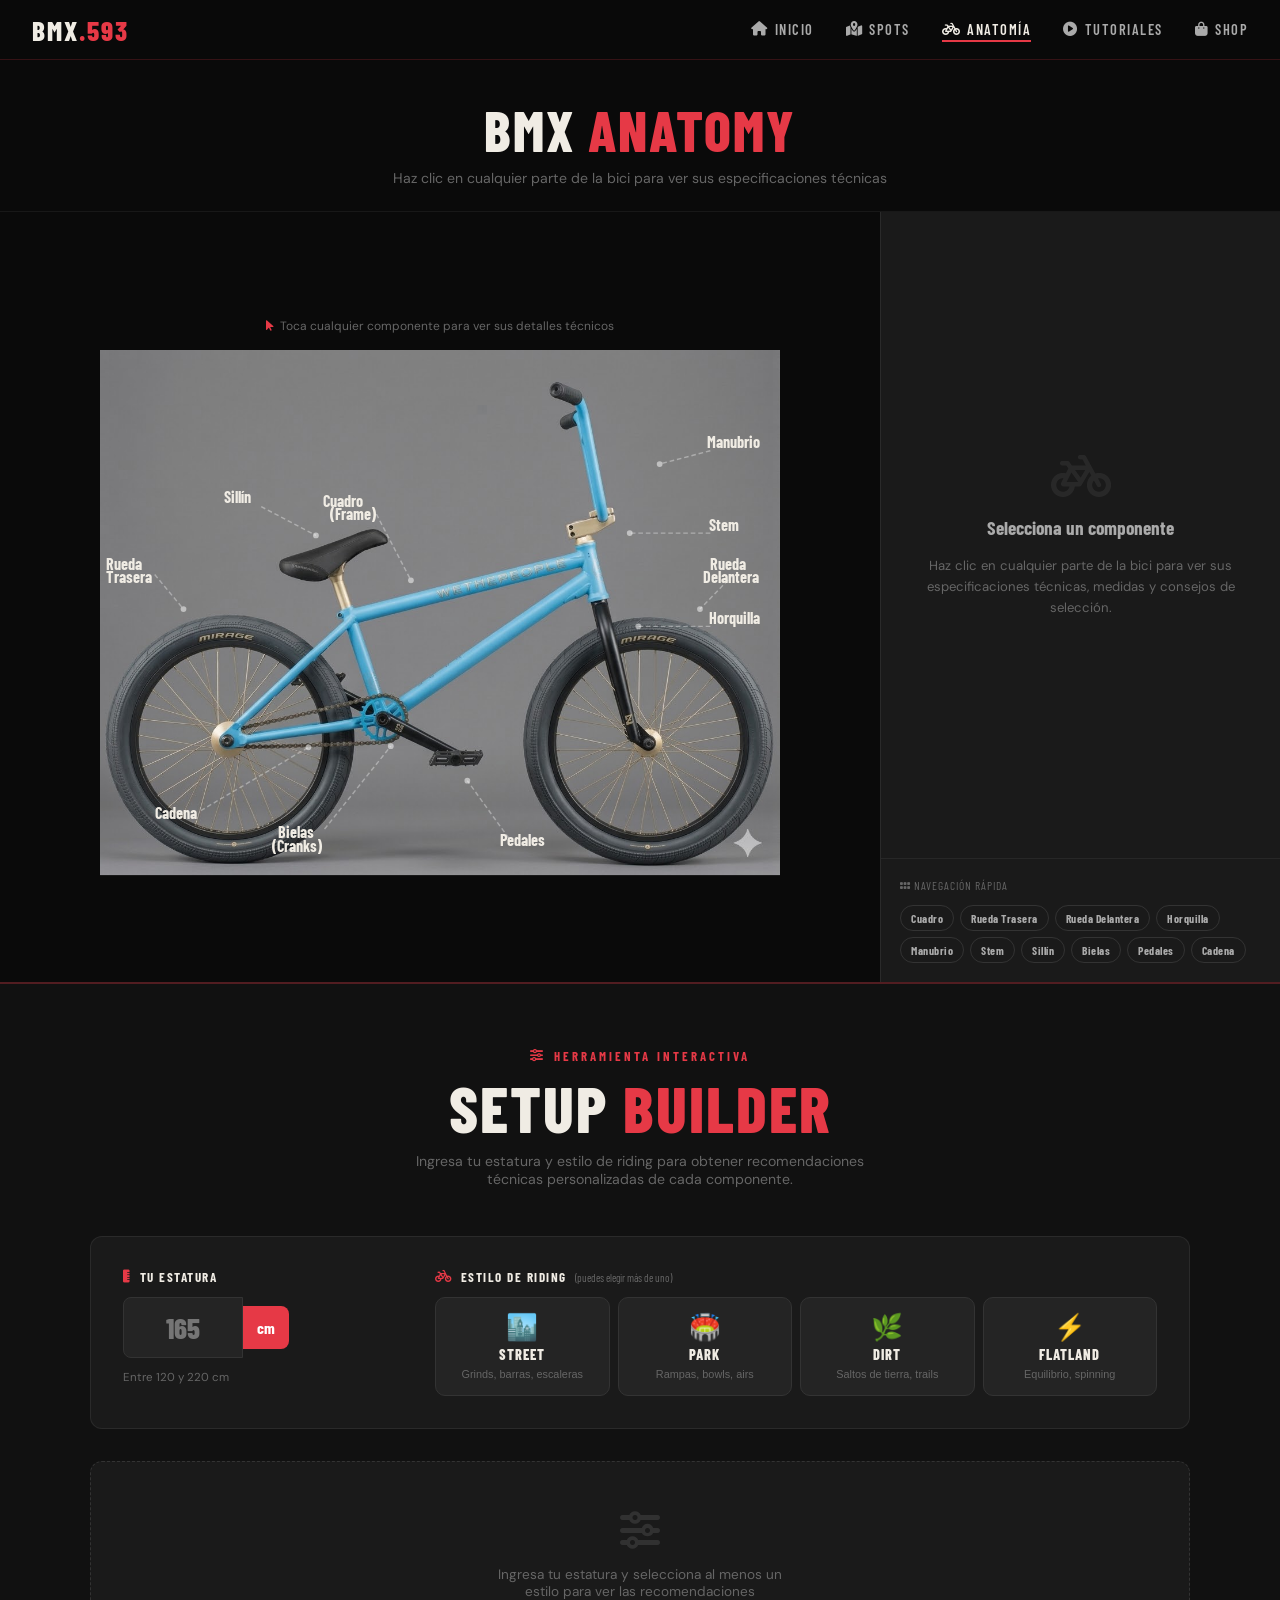
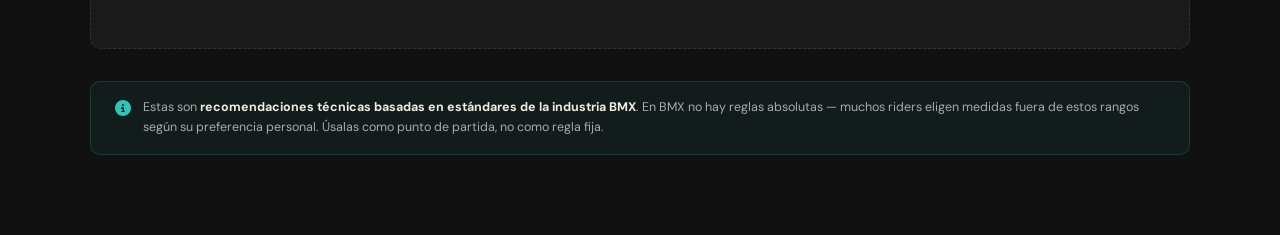
==== commit 7efeb9e3: "Add script section for COMPONENTES in anatomia.html" ====
--- a/anatomia.html
+++ b/anatomia.html
@@ -605,6 +605,8 @@
   </div>
 
 </section>
+
+<script>
 const COMPONENTES = [
   // ── CUADRO ──────────────────────────────────────────────────
   {
